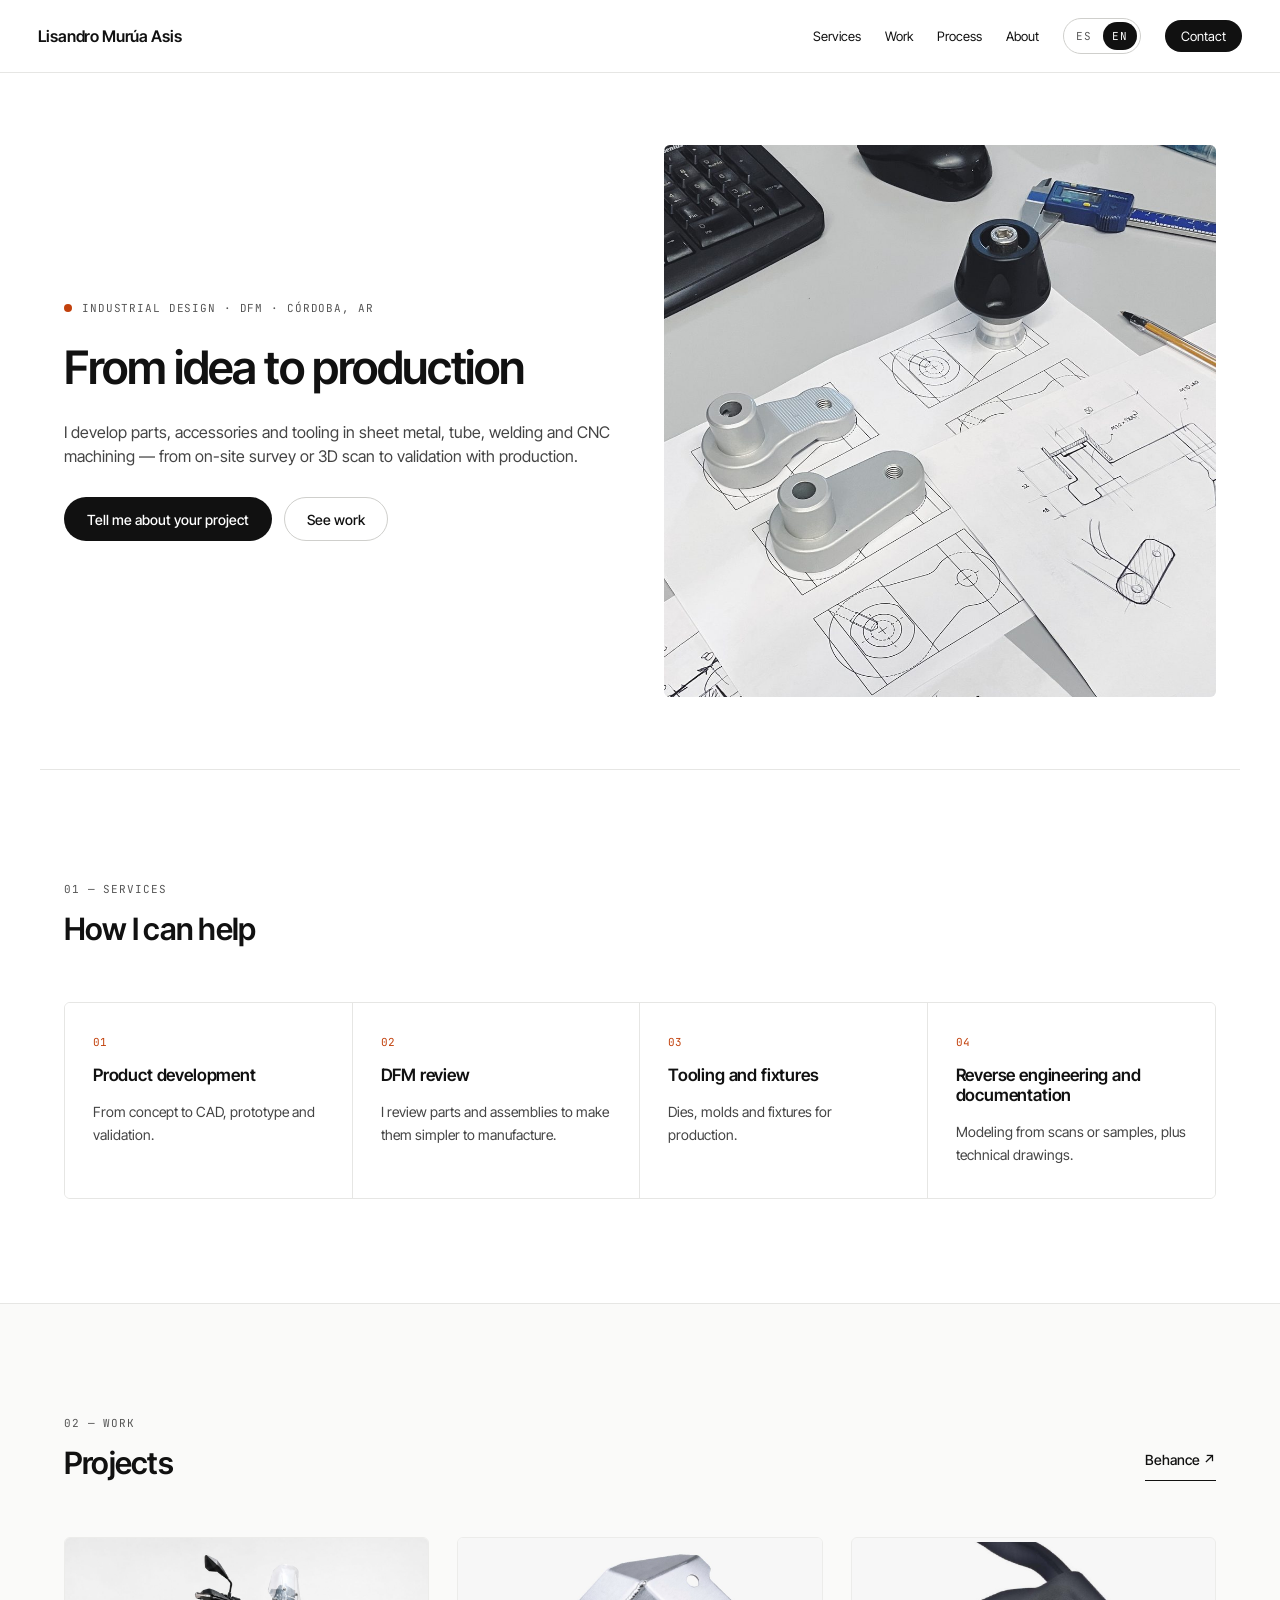
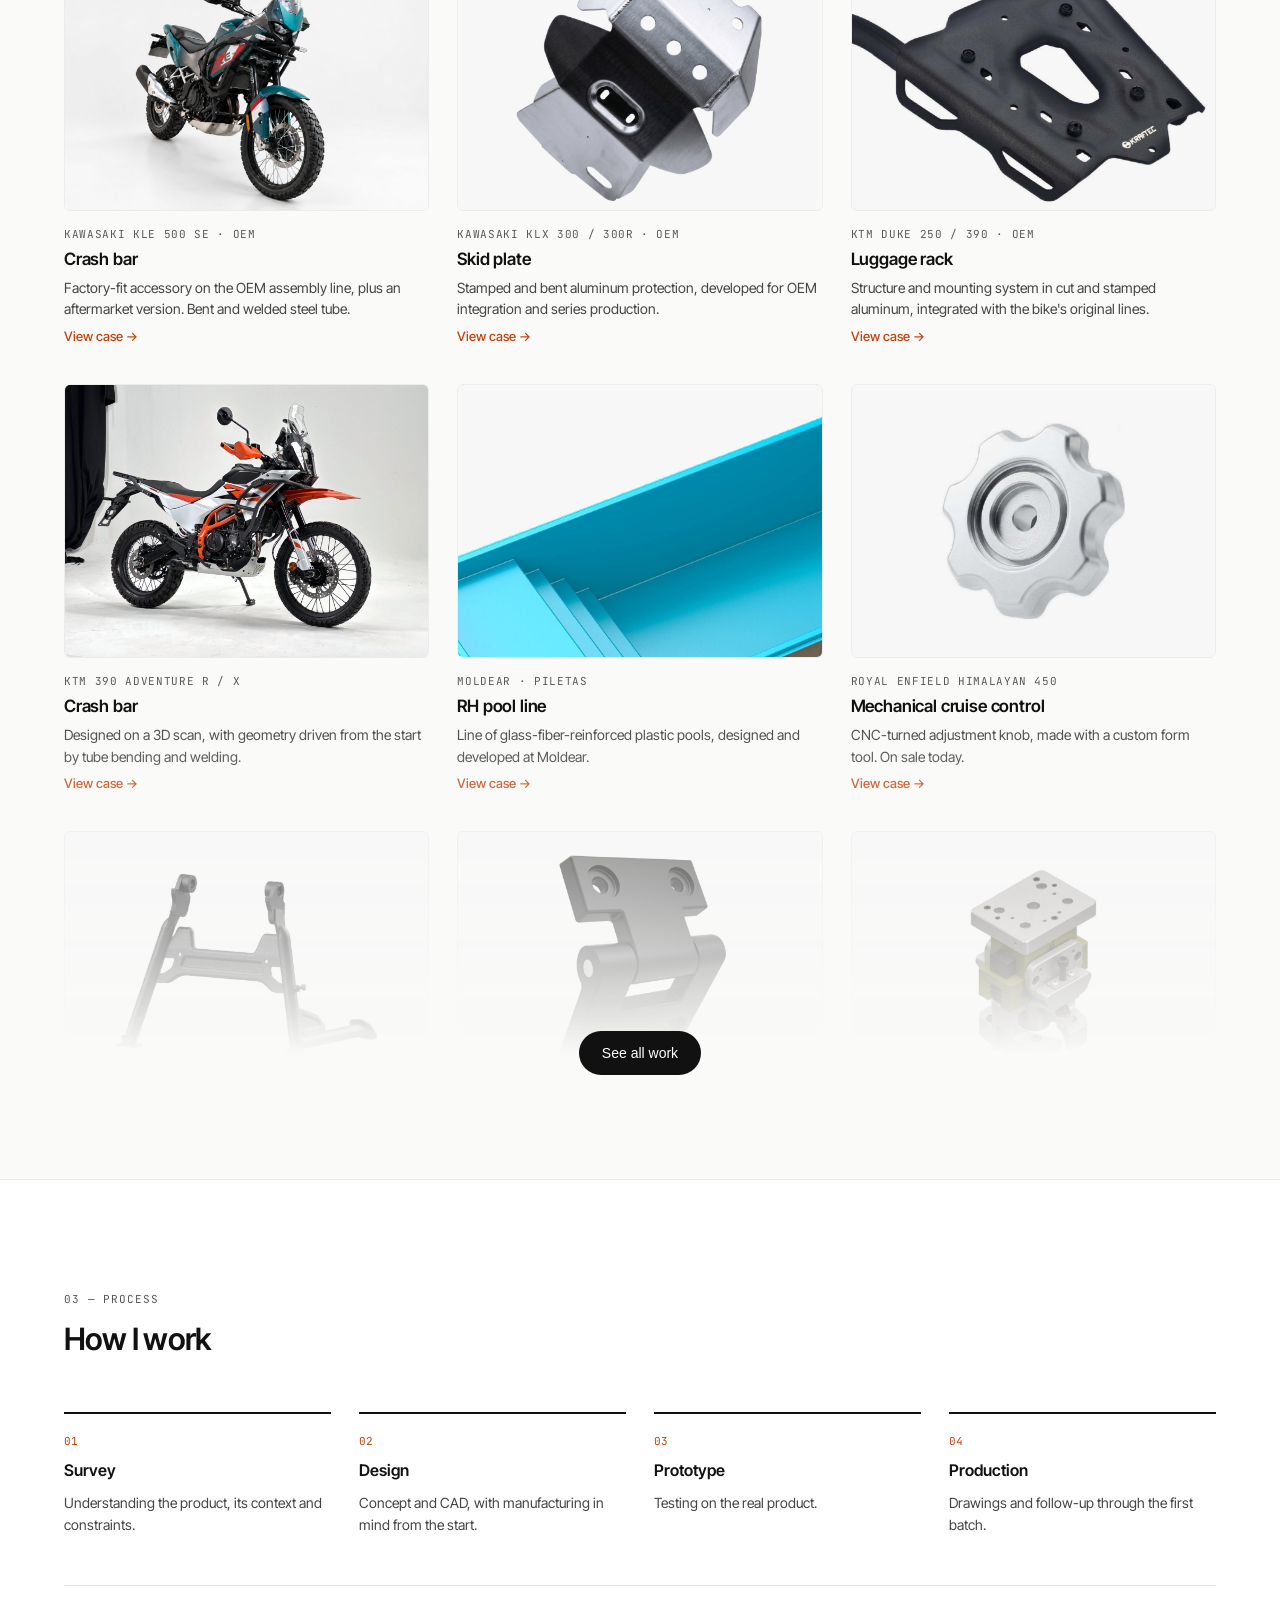
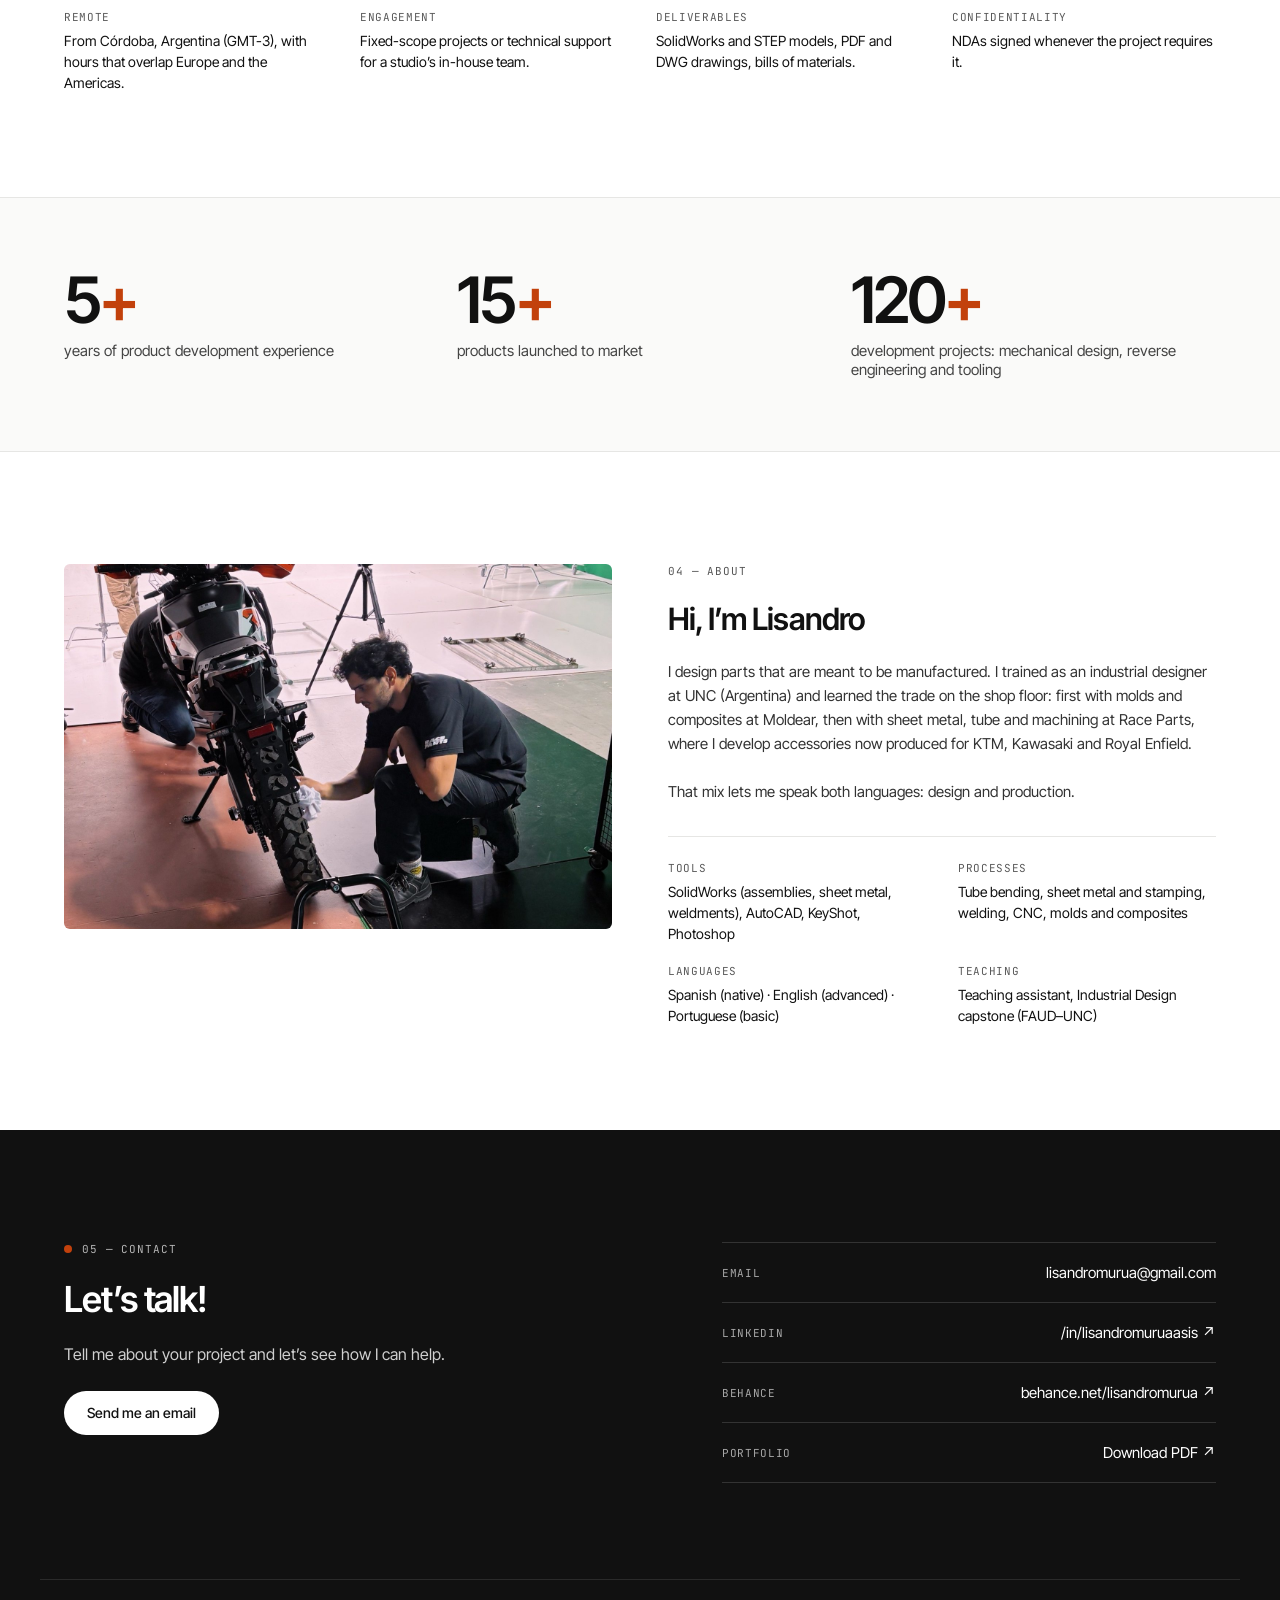
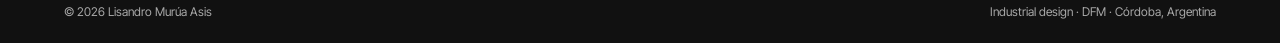
==== index.html @ d58db0c2 "Hero: De la idea a la producción Co-Authored-By: Claude Opus 5.5 <noreply@anthropic.com> Claude-Sess" ====
<!doctype html>
<html lang="es" data-lang="es">
<head>
<meta charset="utf-8">
<meta name="viewport" content="width=device-width, initial-scale=1">
<script>(function(){var l;try{l=localStorage.getItem('lang')}catch(e){}if(l!=='es'&&l!=='en'){l=/^es/i.test(navigator.language||'es')?'es':'en'}document.documentElement.setAttribute('data-lang',l);document.documentElement.setAttribute('lang',l)})();</script>
<title>Lisandro Murúa Asis — Diseño mecánico y DFM</title>
<meta name="description" content="Diseñador industrial especializado en Diseño para Manufactura (DFM): desarrollo de producto mecánico, herramental e ingeniería inversa para fabricación en serie. Córdoba, Argentina.">
<meta property="og:title" content="Lisandro Murúa Asis — Mechanical design & DFM">
<meta property="og:description" content="Industrial designer specialized in Design for Manufacturing: mechanical product development, tooling and reverse engineering for series production.">
<meta property="og:type" content="website">
<meta property="og:image" content="https://lisandromurua.vercel.app/assets/img/skidplate.jpg">
<link rel="icon" href="assets/favicon.svg" type="image/svg+xml">
<link rel="preconnect" href="https://fonts.googleapis.com">
<link rel="preconnect" href="https://fonts.gstatic.com" crossorigin>
<link rel="stylesheet" href="https://fonts.googleapis.com/css2?family=Inter+Tight:wght@400;500;600&amp;family=JetBrains+Mono:wght@400;500&amp;display=swap">
<link rel="stylesheet" href="assets/css/styles.css">
<script defer src="assets/js/main.js"></script>
<script data-goatcounter="https://lisandromuruaweb.goatcounter.com/count" async src="//gc.zgo.at/count.js"></script>
</head>
<body
  data-title-es="Lisandro Murúa Asis — Diseño mecánico y DFM"
  data-title-en="Lisandro Murúa Asis — Mechanical design & DFM"
  data-desc-es="Diseñador industrial especializado en Diseño para Manufactura (DFM): desarrollo de producto mecánico, herramental e ingeniería inversa para fabricación en serie. Córdoba, Argentina."
  data-desc-en="Industrial designer specialized in Design for Manufacturing (DFM): mechanical product development, tooling and reverse engineering for series production. Córdoba, Argentina.">

<header class="site-header">
  <nav class="nav wrap">
    <a class="brand" href="#inicio">Lisandro Murúa Asis</a>
    <div class="nav-links">
      <a href="#servicios"><span data-l="es">Servicios</span><span data-l="en">Services</span></a>
      <a href="#proyectos"><span data-l="es">Proyectos</span><span data-l="en">Work</span></a>
      <a href="#proceso"><span data-l="es">Proceso</span><span data-l="en">Process</span></a>
      <a href="#sobre-mi"><span data-l="es">Sobre mí</span><span data-l="en">About</span></a>
      <div class="lang" role="group" aria-label="Idioma / Language">
        <button type="button" data-set-lang="es" aria-pressed="true">ES</button>
        <button type="button" data-set-lang="en" aria-pressed="false">EN</button>
      </div>
      <a class="nav-cta" href="#contacto"><span data-l="es">Contacto</span><span data-l="en">Contact</span></a>
    </div>
  </nav>
</header>

<main>
<section id="inicio" class="hero wrap">
  <div class="hero__text">
    <p class="eyebrow"><span class="dot"></span><span data-l="es">Diseño industrial · DFM · Córdoba, AR</span><span data-l="en">Industrial design · DFM · Córdoba, AR</span></p>
    <h1 class="h1">
      <span data-l="es">De la idea a la producción</span>
      <span data-l="en">From idea to production</span>
    </h1>
    <p class="lead" data-l="es">Desarrollo piezas, accesorios y herramental en chapa, tubo, soldadura y mecanizado CNC — desde el relevamiento o escaneo 3D hasta la validación con producción.</p>
    <p class="lead" data-l="en">I develop parts, accessories and tooling in sheet metal, tube, welding and CNC machining — from on-site survey or 3D scan to validation with production.</p>
    <div class="btns">
      <a class="btn btn--dark" href="#contacto"><span data-l="es">Contame tu proyecto</span><span data-l="en">Tell me about your project</span></a>
      <a class="btn btn--ghost" href="#proyectos"><span data-l="es">Ver proyectos</span><span data-l="en">See work</span></a>
    </div>
  </div>
  <div class="hero__media">
    <img src="assets/img/portada.jpg" alt="Piezas mecanizadas sobre planos y bocetos en el escritorio, con calibre y lápiz" width="1051" height="1400">
  </div>
</section>

<section id="servicios" class="section wrap section--line">
  <div class="section-head">
    <div class="section-head__title">
      <p class="eyebrow"><span data-l="es">01 — Servicios</span><span data-l="en">01 — Services</span></p>
      <h2 class="h2"><span data-l="es">En qué puedo ayudarte</span><span data-l="en">How I can help</span></h2>
    </div>
  </div>
  <div class="services">
    <article class="service">
      <span class="num">01</span>
      <h3 class="h3"><span data-l="es">Desarrollo de producto</span><span data-l="en">Product development</span></h3>
      <p data-l="es">Del concepto al CAD, el prototipo y la validación.</p>
      <p data-l="en">From concept to CAD, prototype and validation.</p>
    </article>
    <article class="service">
      <span class="num">02</span>
      <h3 class="h3"><span data-l="es">Revisión DFM</span><span data-l="en">DFM review</span></h3>
      <p data-l="es">Reviso piezas y ensambles para simplificar su fabricación.</p>
      <p data-l="en">I review parts and assemblies to make them simpler to manufacture.</p>
    </article>
    <article class="service">
      <span class="num">03</span>
      <h3 class="h3"><span data-l="es">Herramental y dispositivos</span><span data-l="en">Tooling and fixtures</span></h3>
      <p data-l="es">Matrices, moldes y dispositivos para producción.</p>
      <p data-l="en">Dies, molds and fixtures for production.</p>
    </article>
    <article class="service">
      <span class="num">04</span>
      <h3 class="h3"><span data-l="es">Ingeniería inversa y documentación</span><span data-l="en">Reverse engineering and documentation</span></h3>
      <p data-l="es">Modelado a partir de escaneos o muestras, y planos técnicos.</p>
      <p data-l="en">Modeling from scans or samples, plus technical drawings.</p>
    </article>
  </div>
</section>

<section id="proyectos" class="section--soft">
  <div class="section wrap">
    <div class="section-head">
      <div class="section-head__title">
        <p class="eyebrow"><span data-l="es">02 — Proyectos</span><span data-l="en">02 — Work</span></p>
        <h2 class="h2"><span data-l="es">Proyectos</span><span data-l="en">Projects</span></h2>
      </div>
      <a class="link-underline" href="https://www.behance.net/lisandromurua" target="_blank" rel="noopener">Behance ↗</a>
    </div>
    <div class="projects-wrap" data-clamp-rows="3">
      <div class="projects" id="projects-list">
      <a class="project" href="proyectos/defensa-kle.html">
        <div class="project__img"><img class="cover" src="assets/img/defensa-kle/principal.jpg" alt="Kawasaki KLE 500 SE con la defensa lateral" loading="lazy"></div>
        <div class="project__body">
          <span class="label">Kawasaki KLE 500 SE · OEM</span>
          <h3 class="h3"><span data-l="es">Defensa lateral</span><span data-l="en">Crash bar</span></h3>
          <p data-l="es">Accesorio de fábrica en la línea de ensamblaje OEM, con versión aftermarket. Tubo de acero curvado y soldado.</p>
          <p data-l="en">Factory-fit accessory on the OEM assembly line, plus an aftermarket version. Bent and welded steel tube.</p>
          <span class="project__more"><span data-l="es">Ver caso →</span><span data-l="en">View case →</span></span>
        </div>
      </a>
      <a class="project" href="proyectos/cubrecarter.html">
        <div class="project__img"><img class="cover" src="assets/img/cubrecarter/principal.jpg" alt="Cubrecárter de aluminio plegado y estampado" loading="lazy"></div>
        <div class="project__body">
          <span class="label">Kawasaki KLX 300 / 300R · OEM</span>
          <h3 class="h3"><span data-l="es">Cubrecárter</span><span data-l="en">Skid plate</span></h3>
          <p data-l="es">Protección en aluminio estampado y plegado, desarrollada para integración OEM y producida en serie.</p>
          <p data-l="en">Stamped and bent aluminum protection, developed for OEM integration and series production.</p>
          <span class="project__more"><span data-l="es">Ver caso →</span><span data-l="en">View case →</span></span>
        </div>
      </a>
      <a class="project" href="proyectos/portaequipaje.html">
        <div class="project__img"><img src="assets/img/luggage.jpg" alt="Portaequipaje trasero negro" loading="lazy"></div>
        <div class="project__body">
          <span class="label">KTM Duke 250 / 390 · OEM</span>
          <h3 class="h3"><span data-l="es">Portaequipaje</span><span data-l="en">Luggage rack</span></h3>
          <p data-l="es">Estructura y sistema de montaje en aluminio cortado y estampado, integrado a la línea original de la moto.</p>
          <p data-l="en">Structure and mounting system in cut and stamped aluminum, integrated with the bike's original lines.</p>
          <span class="project__more"><span data-l="es">Ver caso →</span><span data-l="en">View case →</span></span>
        </div>
      </a>
      <a class="project" href="proyectos/defensa-390.html">
        <div class="project__img"><img class="cover" src="assets/img/defensa-390/principal.jpg" alt="KTM 390 Adventure con la defensa lateral" loading="lazy"></div>
        <div class="project__body">
          <span class="label">KTM 390 Adventure R / X</span>
          <h3 class="h3"><span data-l="es">Defensa lateral</span><span data-l="en">Crash bar</span></h3>
          <p data-l="es">Diseñada sobre escaneo 3D, con la geometría condicionada desde el inicio por el curvado y la soldadura.</p>
          <p data-l="en">Designed on a 3D scan, with geometry driven from the start by tube bending and welding.</p>
          <span class="project__more"><span data-l="es">Ver caso →</span><span data-l="en">View case →</span></span>
        </div>
      </a>
      <a class="project" href="proyectos/piletas.html">
        <div class="project__img"><img class="cover" src="assets/img/piletas/principal.jpg" alt="Render de la pileta RH" loading="lazy"></div>
        <div class="project__body">
          <span class="label">Moldear · Piletas</span>
          <h3 class="h3"><span data-l="es">Línea de piletas RH</span><span data-l="en">RH pool line</span></h3>
          <p data-l="es">Línea de piletas de plástico reforzado con fibra de vidrio, diseñada y desarrollada en Moldear.</p>
          <p data-l="en">Line of glass-fiber-reinforced plastic pools, designed and developed at Moldear.</p>
          <span class="project__more"><span data-l="es">Ver caso →</span><span data-l="en">View case →</span></span>
        </div>
      </a>
      <a class="project" href="proyectos/control-crucero.html">
        <div class="project__img"><img src="assets/img/cruise.jpg" alt="Perilla mecanizada del control crucero" loading="lazy"></div>
        <div class="project__body">
          <span class="label">Royal Enfield Himalayan 450</span>
          <h3 class="h3"><span data-l="es">Control crucero mecánico</span><span data-l="en">Mechanical cruise control</span></h3>
          <p data-l="es">Perilla de regulación torneada por CNC, con una herramienta de forma propia. Hoy a la venta.</p>
          <p data-l="en">CNC-turned adjustment knob, made with a custom form tool. On sale today.</p>
          <span class="project__more"><span data-l="es">Ver caso →</span><span data-l="en">View case →</span></span>
        </div>
      </a>
      <a class="project" href="proyectos/caballete.html">
        <div class="project__img"><img src="assets/img/centerstand.jpg" alt="Caballete central negro" loading="lazy"></div>
        <div class="project__body">
          <span class="label">Kawasaki Versys 300</span>
          <h3 class="h3"><span data-l="es">Caballete central</span><span data-l="en">Center stand</span></h3>
          <p data-l="es">Rediseño que reemplaza el travesaño tubular por una pieza de acero estampado, más fácil de fabricar.</p>
          <p data-l="en">Redesign replacing the tubular cross member with a stamped steel part that is easier to manufacture.</p>
          <span class="project__more"><span data-l="es">Ver caso →</span><span data-l="en">View case →</span></span>
        </div>
      </a>
      <a class="project" href="proyectos/bisagra.html">
        <div class="project__img"><img class="cover" src="assets/img/bisagra/principal.jpg" alt="Render de la bisagra para casillas" loading="lazy"></div>
        <div class="project__body">
          <span class="label">Moldear · Casillas</span>
          <h3 class="h3"><span data-l="es">Bisagra de poliamida</span><span data-l="en">Polyamide hinge</span></h3>
          <p data-l="es">Bisagra inyectada en poliamida con fibra de vidrio, compatible con los cinco modelos de casillas.</p>
          <p data-l="en">Injection molded glass-fiber polyamide hinge that fits all five housing models.</p>
          <span class="project__more"><span data-l="es">Ver caso →</span><span data-l="en">View case →</span></span>
        </div>
      </a>
      <a class="project" href="proyectos/cubebox.html">
        <div class="project__img"><img src="assets/img/tooling.jpg" alt="Dispositivo de sujeción para celda automatizada" loading="lazy"></div>
        <div class="project__body">
          <span class="label">CubeBOX · Tezmaksan</span>
          <h3 class="h3"><span data-l="es">Manufactura automatizada</span><span data-l="en">Automated manufacturing</span></h3>
          <p data-l="es">Dispositivos y herramental para una celda de mecanizado automatizada, pensados para cambios rápidos y repetibilidad.</p>
          <p data-l="en">Fixtures and tooling for an automated machining cell, built for quick changeovers and repeatability.</p>
          <span class="project__more"><span data-l="es">Ver caso →</span><span data-l="en">View case →</span></span>
        </div>
      </a>
      <a class="project" href="proyectos/refuerzos.html">
        <div class="project__img"><img class="cover" src="assets/img/refuerzos/principal.jpg" alt="Escalera laminada con escuadras y refuerzos" loading="lazy"></div>
        <div class="project__body">
          <span class="label">Moldear · Piletas</span>
          <h3 class="h3"><span data-l="es">Escuadras y refuerzos</span><span data-l="en">Brackets and reinforcements</span></h3>
          <p data-l="es">Escuadras de resina colada y refuerzos termoformados que dan estructura a la pileta.</p>
          <p data-l="en">Cast resin brackets and thermoformed reinforcements that add structure to the pool.</p>
          <span class="project__more"><span data-l="es">Ver caso →</span><span data-l="en">View case →</span></span>
        </div>
      </a>
      <a class="project" href="proyectos/losetas.html">
        <div class="project__img"><img class="cover" src="assets/img/losetas/principal.jpg" alt="Loseta atérmica monocapa" loading="lazy"></div>
        <div class="project__body">
          <span class="label">Moldear · Losetas</span>
          <h3 class="h3"><span data-l="es">Losetas atérmicas monocapa</span><span data-l="en">Single-layer cool-touch pavers</span></h3>
          <p data-l="es">Ensayos de receta y poros, y moldes inyectados para una línea de losetas atérmicas.</p>
          <p data-l="en">Recipe and pore testing, plus injection-molded molds for a cool-touch paver line.</p>
          <span class="project__more"><span data-l="es">Ver caso →</span><span data-l="en">View case →</span></span>
        </div>
      </a>
      </div>
      <div class="projects-more">
        <button type="button" class="btn btn--dark" aria-controls="projects-list" aria-expanded="false"><span data-l="es">Ver todos los proyectos</span><span data-l="en">See all work</span></button>
      </div>
    </div>
  </div>
</section>

<section id="proceso" class="section wrap">
  <div class="section-head__title" style="max-width: 680px">
    <p class="eyebrow"><span data-l="es">03 — Proceso</span><span data-l="en">03 — Process</span></p>
    <h2 class="h2">
      <span data-l="es">Cómo trabajo</span>
      <span data-l="en">How I work</span>
    </h2>
  </div>
  <ol class="steps">
    <li>
      <span class="num">01</span>
      <h3><span data-l="es">Relevamiento</span><span data-l="en">Survey</span></h3>
      <p data-l="es">Entender el producto, el contexto y las restricciones.</p>
      <p data-l="en">Understanding the product, its context and constraints.</p>
    </li>
    <li>
      <span class="num">02</span>
      <h3><span data-l="es">Diseño</span><span data-l="en">Design</span></h3>
      <p data-l="es">Concepto y CAD, con la fabricación en mente desde el inicio.</p>
      <p data-l="en">Concept and CAD, with manufacturing in mind from the start.</p>
    </li>
    <li>
      <span class="num">03</span>
      <h3><span data-l="es">Prototipo</span><span data-l="en">Prototype</span></h3>
      <p data-l="es">Pruebas sobre el producto real.</p>
      <p data-l="en">Testing on the real product.</p>
    </li>
    <li>
      <span class="num">04</span>
      <h3><span data-l="es">Producción</span><span data-l="en">Production</span></h3>
      <p data-l="es">Planos y seguimiento hasta el primer lote.</p>
      <p data-l="en">Drawings and follow-up through the first batch.</p>
    </li>
  </ol>
  <div class="working" id="como-trabajamos">
    <dl class="facts">
      <div><dt class="label"><span data-l="es">Remoto</span><span data-l="en">Remote</span></dt><dd><span data-l="es">Desde Córdoba (GMT-3), con horario compatible con Europa y América.</span><span data-l="en">From Córdoba, Argentina (GMT-3), with hours that overlap Europe and the Americas.</span></dd></div>
      <div><dt class="label"><span data-l="es">Formatos</span><span data-l="en">Engagement</span></dt><dd><span data-l="es">Proyecto cerrado o refuerzo técnico para el equipo de un estudio.</span><span data-l="en">Fixed-scope projects or technical support for a studio’s in-house team.</span></dd></div>
      <div><dt class="label"><span data-l="es">Entregables</span><span data-l="en">Deliverables</span></dt><dd><span data-l="es">Modelos SolidWorks y STEP, planos en PDF y DWG, listas de materiales.</span><span data-l="en">SolidWorks and STEP models, PDF and DWG drawings, bills of materials.</span></dd></div>
      <div><dt class="label"><span data-l="es">Confidencialidad</span><span data-l="en">Confidentiality</span></dt><dd><span data-l="es">Firmo acuerdos de confidencialidad (NDA) cuando el proyecto lo requiere.</span><span data-l="en">NDAs signed whenever the project requires it.</span></dd></div>
    </dl>
  </div>
</section>

<section class="section--soft" aria-label="Cifras">
  <div class="stats wrap">
    <div class="stat">
      <span class="stat__n">5<span>+</span></span>
      <span class="stat__t"><span data-l="es">años de experiencia en desarrollo de producto</span><span data-l="en">years of product development experience</span></span>
    </div>
    <div class="stat">
      <span class="stat__n">15<span>+</span></span>
      <span class="stat__t"><span data-l="es">productos lanzados al mercado</span><span data-l="en">products launched to market</span></span>
    </div>
    <div class="stat">
      <span class="stat__n">120<span>+</span></span>
      <span class="stat__t"><span data-l="es">proyectos de desarrollo: diseño mecánico, ingeniería inversa y herramental</span><span data-l="en">development projects: mechanical design, reverse engineering and tooling</span></span>
    </div>
  </div>
</section>

<section id="sobre-mi">
  <div class="about wrap">
    <figure class="about__media" style="margin: 0">
      <img src="assets/img/about.jpg" alt="Lisandro preparando una moto para una sesión de fotos de producto" width="1500" height="1000" loading="lazy">
    </figure>
    <div class="about__text">
      <p class="eyebrow"><span data-l="es">04 — Sobre mí</span><span data-l="en">04 — About</span></p>
      <h2 class="h2"><span data-l="es">Hola, soy Lisandro</span><span data-l="en">Hi, I&#8217;m Lisandro</span></h2>
      <p class="body" data-l="es">Diseño piezas pensadas para fabricarse. Me formé como diseñador industrial en la UNC y aprendí el oficio en planta: primero con moldes y composites en Moldear, después con chapa, tubo y mecanizado en Race Parts, donde desarrollo accesorios que hoy se fabrican para KTM, Kawasaki y Royal Enfield.</p>
      <p class="body" data-l="en">I design parts that are meant to be manufactured. I trained as an industrial designer at UNC (Argentina) and learned the trade on the shop floor: first with molds and composites at Moldear, then with sheet metal, tube and machining at Race Parts, where I develop accessories now produced for KTM, Kawasaki and Royal Enfield.</p>
      <p class="body" data-l="es">Esa mezcla me permite hablar los dos idiomas: el del diseño y el de la producción.</p>
      <p class="body" data-l="en">That mix lets me speak both languages: design and production.</p>
      <dl class="facts">
        <div><dt class="label"><span data-l="es">Herramientas</span><span data-l="en">Tools</span></dt><dd><span data-l="es">SolidWorks (ensambles, chapa, soldaduras), AutoCAD, KeyShot, Photoshop</span><span data-l="en">SolidWorks (assemblies, sheet metal, weldments), AutoCAD, KeyShot, Photoshop</span></dd></div>
        <div><dt class="label"><span data-l="es">Procesos</span><span data-l="en">Processes</span></dt><dd><span data-l="es">Curvado de tubo, chapa y estampado, soldadura, CNC, moldes y composites</span><span data-l="en">Tube bending, sheet metal and stamping, welding, CNC, molds and composites</span></dd></div>
        <div><dt class="label"><span data-l="es">Idiomas</span><span data-l="en">Languages</span></dt><dd><span data-l="es">Español (nativo) · Inglés (avanzado) · Portugués (básico)</span><span data-l="en">Spanish (native) · English (advanced) · Portuguese (basic)</span></dd></div>
        <div><dt class="label"><span data-l="es">Docencia</span><span data-l="en">Teaching</span></dt><dd><span data-l="es">Profesor asistente de Trabajo Final, Diseño Industrial (FAUD–UNC)</span><span data-l="en">Teaching assistant, Industrial Design capstone (FAUD–UNC)</span></dd></div>
      </dl>
    </div>
  </div>
</section>
</main>

<footer id="contacto" class="contact">
  <div class="contact__grid wrap">
    <div class="contact__text">
      <p class="eyebrow"><span class="dot"></span><span data-l="es">05 — Contacto</span><span data-l="en">05 — Contact</span></p>
      <h2 class="h1 h1--page"><span data-l="es">¡Hablemos!</span><span data-l="en">Let’s talk!</span></h2>
      <p class="lead" data-l="es">Contame tu proyecto y vemos cómo puedo sumar.</p>
      <p class="lead" data-l="en">Tell me about your project and let’s see how I can help.</p>
      <div class="btns">
        <a class="btn btn--light" href="mailto:lisandromurua@gmail.com"><span data-l="es">Escribime un mail</span><span data-l="en">Send me an email</span></a>
      </div>
    </div>
    <ul class="contact__list">
      <li><a href="mailto:lisandromurua@gmail.com"><span class="label">Email</span><span>lisandromurua@gmail.com</span></a></li>
      <li><a href="https://www.linkedin.com/in/lisandromuruaasis/" target="_blank" rel="noopener"><span class="label">LinkedIn</span><span>/in/lisandromuruaasis ↗</span></a></li>
      <li><a href="https://www.behance.net/lisandromurua" target="_blank" rel="noopener"><span class="label">Behance</span><span>behance.net/lisandromurua ↗</span></a></li>
      <li><a href="https://drive.google.com/file/d/1F3yi-hbfpCVI2KO7lImVLQE9ET7yXpvT/view?usp=sharing" target="_blank" rel="noopener"><span class="label">Portfolio</span><span><span data-l="es">Descargar PDF ↗</span><span data-l="en">Download PDF ↗</span></span></a></li>
    </ul>
  </div>
  <div class="footer wrap">
    <span>© <span id="year">2026</span> Lisandro Murúa Asis<span id="visit-count" hidden> · <strong>0</strong> <span data-l="es">visitas</span><span data-l="en">visits</span></span></span>
    <span><span data-l="es">Diseño industrial · DFM · Córdoba, Argentina</span><span data-l="en">Industrial design · DFM · Córdoba, Argentina</span></span>
  </div>
</footer>

</body>
</html>
---- assets/css/styles.css ----
/* ---------- Base ---------- */
:root {
  --ink: #111111;
  --ink-2: #444444;
  --ink-3: #333333;
  --muted: #595959;
  --line: #E6E6E4;
  --line-soft: #EEEEEC;
  --soft: #FAFAF9;
  --card: #F7F7F7;
  --accent: #C2410C;
  --sans: 'Inter Tight', system-ui, -apple-system, sans-serif;
  --mono: 'JetBrains Mono', ui-monospace, monospace;
  --radius: 6px;
}

*, *::before, *::after { box-sizing: border-box; }
html { scroll-behavior: smooth; }
body { margin: 0; background: #FFFFFF; color: var(--ink); font-family: var(--sans); -webkit-font-smoothing: antialiased; }
img { max-width: 100%; height: auto; display: block; }
a { color: var(--ink); }
a:hover { color: #555555; }
[hidden] { display: none !important; }
section[id], footer[id] { scroll-margin-top: 72px; }

/* Idiomas: cada texto existe en ES y EN; se muestra el del idioma activo */
html[data-lang="es"] [data-l="en"],
html[data-lang="en"] [data-l="es"] { display: none !important; }

.wrap { max-width: 1200px; margin: 0 auto; padding-left: 24px; padding-right: 24px; }

.eyebrow {
  font-family: var(--mono); font-size: 11px; letter-spacing: 0.08em; text-transform: uppercase;
  color: #555555; display: flex; align-items: center; gap: 10px; margin: 0;
}
.dot { width: 8px; height: 8px; border-radius: 50%; background: var(--accent); display: inline-block; flex: none; }
.label { font-family: var(--mono); font-size: 11px; letter-spacing: 0.06em; text-transform: uppercase; color: var(--muted); }
.num { font-family: var(--mono); font-size: 11px; color: var(--accent); }

h1, h2, h3 { margin: 0; font-weight: 600; }
.h1 { font-size: clamp(32px, 3.6vw, 48px); line-height: 1.06; letter-spacing: -0.03em; }
.h1--page { font-size: clamp(28px, 2.8vw, 36px); }
.h2 { font-size: clamp(24px, 2.4vw, 32px); line-height: 1.12; letter-spacing: -0.025em; }
.h3 { font-size: 17px; letter-spacing: -0.01em; }
.lead { margin: 0; font-size: 16px; line-height: 1.55; color: var(--ink-2); max-width: 560px; }
.body { margin: 0; font-size: 15px; line-height: 1.6; color: var(--ink-3); }

/* ---------- Botones ---------- */
.btns { display: flex; flex-wrap: wrap; gap: 12px; }
.btn {
  display: inline-flex; align-items: center; justify-content: center; min-height: 44px;
  text-decoration: none; padding: 0 22px; border-radius: 999px; font-size: 14px; font-weight: 500;
  border: 1px solid transparent; transition: background .15s, color .15s, border-color .15s;
}
.btn--dark { background: var(--ink); color: #FFFFFF; }
.btn--dark:hover { background: #333333; color: #FFFFFF; }
.btn--ghost { border-color: #CFCFCC; color: var(--ink); }
.btn--ghost:hover { border-color: var(--ink); color: var(--ink); }
.btn--light { background: #FFFFFF; color: var(--ink); }
.btn--light:hover { background: #E9E9E7; color: var(--ink); }
.btn--outline-dark { border-color: #5A5A5A; color: #FFFFFF; }
.btn--outline-dark:hover { border-color: #FFFFFF; color: #FFFFFF; }

/* ---------- Encabezado ---------- */
.site-header { position: sticky; top: 0; z-index: 10; background: rgba(255,255,255,0.94); backdrop-filter: saturate(1.4) blur(8px); border-bottom: 1px solid var(--line); }
.nav { display: flex; flex-wrap: wrap; align-items: center; justify-content: space-between; gap: 8px 32px; padding-top: 16px; padding-bottom: 16px; }
.site-header .wrap { max-width: none; padding-left: clamp(16px, 3vw, 56px); padding-right: clamp(16px, 3vw, 56px); }
.brand { font-weight: 600; font-size: 16px; letter-spacing: -0.01em; text-decoration: none; }
.nav-links { display: flex; flex-wrap: wrap; align-items: center; gap: 0 24px; font-size: 13px; }
.nav-links a { text-decoration: none; padding: 12px 0; }
.nav-links .nav-cta { padding: 8px 16px; background: var(--ink); color: #FFFFFF; border-radius: 999px; }
.nav-links .nav-cta:hover { background: #333333; color: #FFFFFF; }

.lang { display: inline-flex; border: 1px solid #CFCFCC; border-radius: 999px; padding: 3px; gap: 2px; }
.lang button {
  font-family: var(--mono); font-size: 11px; letter-spacing: 0.06em; min-width: 34px; min-height: 28px;
  border: 0; border-radius: 999px; background: transparent; color: var(--muted); cursor: pointer;
}
.lang button[aria-pressed="true"] { background: var(--ink); color: #FFFFFF; }

/* ---------- Home: hero ---------- */
.hero { display: flex; flex-wrap: wrap; align-items: center; gap: 48px; padding-top: 72px; padding-bottom: 72px; }
.hero__text { flex: 1 1 460px; min-width: 0; display: flex; flex-direction: column; gap: 28px; }
.hero__media { flex: 1 1 460px; min-width: 0; background: var(--card); border-radius: var(--radius); overflow: hidden; aspect-ratio: 1 / 1; max-height: 560px; position: relative; }
.hero__media img { width: 100%; height: 100%; object-fit: cover; object-position: 50% 45%; }
.tag { position: absolute; left: 16px; bottom: 16px; font-family: var(--mono); font-size: 11px; letter-spacing: 0.06em; text-transform: uppercase; background: #FFFFFF; color: var(--ink-3); padding: 8px 12px; border-radius: 4px; }

/* ---------- Secciones ---------- */
.section { padding-top: 112px; padding-bottom: 104px; display: flex; flex-direction: column; gap: 56px; }
.section--soft { background: var(--soft); border-top: 1px solid var(--line); border-bottom: 1px solid var(--line); }
.section--line { border-top: 1px solid var(--line); }
.section-head { display: flex; flex-wrap: wrap; gap: 20px 64px; align-items: flex-end; justify-content: space-between; }
.section-head__title { display: flex; flex-direction: column; gap: 16px; flex: 1 1 420px; }
.section > .section-head__title { flex: none; }
.section-head > p { margin: 0; font-size: 15px; line-height: 1.6; color: var(--ink-2); flex: 1 1 360px; max-width: 460px; }
.link-underline { font-size: 14px; font-weight: 500; text-decoration: none; padding: 12px 0; border-bottom: 1px solid var(--ink); }

/* Servicios */
.services { display: grid; grid-template-columns: repeat(4, minmax(0, 1fr)); gap: 0; background: #FFFFFF; border: 1px solid var(--line); border-radius: var(--radius); overflow: hidden; }
.service { background: #FFFFFF; padding: 32px 28px; display: flex; flex-direction: column; gap: 16px; border-left: 1px solid var(--line); border-top: 1px solid var(--line); margin: -1px 0 0 -1px; }
@media (max-width: 1000px) { .services { grid-template-columns: repeat(2, minmax(0, 1fr)); } }
@media (max-width: 600px) { .services { grid-template-columns: minmax(0, 1fr); } }
.service p { margin: 0; font-size: 14px; line-height: 1.6; color: var(--ink-2); }
.service__out { margin-top: auto; padding-top: 12px; border-top: 1px solid var(--line-soft); font-family: var(--mono); font-size: 11px; line-height: 1.8; color: var(--muted); }

/* Proyectos */
.projects { display: grid; grid-template-columns: repeat(auto-fill, minmax(300px, 1fr)); gap: 40px 28px; }
.project { text-decoration: none; color: var(--ink); display: flex; flex-direction: column; gap: 16px; }
.project:hover { color: var(--ink); }
.project__img { background: var(--card); border: 1px solid #ECECEA; border-radius: var(--radius); aspect-ratio: 4 / 3; overflow: hidden; }
.project__img img { width: 100%; height: 100%; object-fit: contain; transition: transform .35s ease; }
.project__img img.cover { object-fit: cover; }
.project:hover .project__img img { transform: scale(1.03); }
.project__body { display: flex; flex-direction: column; gap: 8px; }
.project__body p { margin: 0; font-size: 14px; line-height: 1.55; color: var(--ink-2); }
.project__more { font-size: 13px; font-weight: 500; color: var(--accent); }
/* lista de proyectos recortada a 3 filas con difuminado (lo activa main.js) */
.projects-more { display: none; }
.projects-wrap.is-clamped .projects { overflow: hidden; max-height: var(--clamp-h); -webkit-mask-image: linear-gradient(to bottom, #000 calc(100% - var(--fade-h)), transparent); mask-image: linear-gradient(to bottom, #000 calc(100% - var(--fade-h)), transparent); }
.projects-wrap.is-clamped .projects-more { display: flex; justify-content: center; margin-top: -24px; position: relative; }

/* Proceso */
.steps { list-style: none; margin: 0; padding: 0; display: grid; grid-template-columns: repeat(auto-fit, minmax(230px, 1fr)); gap: 32px 28px; }
.steps li { display: flex; flex-direction: column; gap: 12px; border-top: 2px solid var(--ink); padding-top: 20px; }
.steps h3 { font-size: 16px; }
.working { margin-top: -16px; }
.steps p { margin: 0; font-size: 14px; line-height: 1.6; color: var(--ink-2); }

/* Cifras */
.stats { display: grid; grid-template-columns: repeat(auto-fit, minmax(280px, 1fr)); gap: 40px 28px; padding-top: 72px; padding-bottom: 72px; }
.stat { display: flex; flex-direction: column; gap: 10px; }
.stat__n { font-size: clamp(48px, 5vw, 72px); line-height: 0.95; font-weight: 600; letter-spacing: -0.045em; }
.stat__n span { color: var(--accent); }
.stat__t { font-size: 15px; color: var(--ink-2); }

/* Sobre mí */
.about { display: flex; flex-wrap: wrap; gap: 56px; align-items: flex-start; padding-top: 112px; padding-bottom: 104px; }
.about__media { flex: 1 1 440px; min-width: 0; border-radius: var(--radius); overflow: hidden; background: var(--card); }
.about__media img { width: 100%; aspect-ratio: 3 / 2; object-fit: cover; }
.about__media figcaption { padding: 12px 16px; font-family: var(--mono); font-size: 11px; letter-spacing: 0.04em; color: var(--muted); }
.about__text { flex: 1 1 440px; min-width: 0; display: flex; flex-direction: column; gap: 24px; }
.facts { margin: 8px 0 0; display: grid; grid-template-columns: repeat(auto-fit, minmax(200px, 1fr)); gap: 20px 32px; border-top: 1px solid var(--line); padding-top: 24px; }
.facts div { display: flex; flex-direction: column; gap: 6px; }
.facts dd { margin: 0; font-size: 14px; line-height: 1.5; }

/* Contacto */
.contact { background: var(--ink); color: #FFFFFF; }
.contact a { color: #FFFFFF; }
.contact a.btn--light { color: var(--ink); }
.contact__grid { display: flex; flex-wrap: wrap; gap: 56px 64px; align-items: flex-start; justify-content: space-between; padding-top: 112px; padding-bottom: 96px; }
.contact__text { flex: 1 1 460px; min-width: 0; display: flex; flex-direction: column; gap: 24px; }
.contact .eyebrow { color: #B5B5B5; }
.contact .lead { color: #CFCFCF; }
.contact__list { flex: 1 1 360px; min-width: 0; list-style: none; margin: 0; padding: 0; border-top: 1px solid #333333; }
.contact__list li { border-bottom: 1px solid #333333; }
.contact__list a { display: flex; justify-content: space-between; gap: 16px; padding: 20px 0; text-decoration: none; }
.contact__list a:hover span:last-child { text-decoration: underline; }
.contact__list .label { color: #A8A8A8; padding-top: 3px; }
.contact__list span:last-child { font-size: 15px; text-align: right; overflow-wrap: anywhere; }

.footer { display: flex; flex-wrap: wrap; justify-content: space-between; gap: 8px 24px; padding-top: 24px; padding-bottom: 24px; border-top: 1px solid #2A2A2A; font-size: 12px; color: #A8A8A8; }
.footer strong { color: #FFFFFF; font-weight: 500; }

/* ---------- Página de proyecto ---------- */
.back { display: inline-flex; align-items: center; gap: 8px; min-height: 44px; font-size: 13px; text-decoration: none; color: var(--muted); }
.back:hover { color: var(--ink); }

.case-head { display: flex; flex-direction: column; gap: 28px; padding-top: 40px; padding-bottom: 48px; }
.case-head .lead { max-width: 720px; }
.meta { margin: 8px 0 0; display: grid; grid-template-columns: repeat(auto-fit, minmax(180px, 1fr)); gap: 20px 32px; border-top: 1px solid var(--line); padding-top: 24px; }
.meta div { display: flex; flex-direction: column; gap: 6px; }
.meta dd { margin: 0; font-size: 14px; line-height: 1.5; }

.case-hero { background: var(--card); border-radius: var(--radius); overflow: hidden; }
.case-hero img { width: 100%; max-height: 720px; object-fit: cover; }

.case-section { display: grid; grid-template-columns: repeat(auto-fit, minmax(300px, 1fr)); gap: 32px 56px; padding-top: 96px; }
.case-section__text { display: flex; flex-direction: column; gap: 16px; align-self: start; }
.case-section__text .h2 { font-size: clamp(22px, 2vw, 26px); }
.case-section__media { grid-column: 1 / -1; display: flex; flex-direction: column; gap: 20px; }

.fig { margin: 0; display: flex; flex-direction: column; gap: 10px; }
.fig img { width: 100%; border-radius: var(--radius); background: var(--card); }
.fig figcaption { font-size: 13px; line-height: 1.55; color: var(--muted); max-width: 720px; }
.fig--card img { border: 1px solid #ECECEA; }

.row { display: grid; gap: 16px; }
.row--onsite { grid-template-columns: minmax(0, 1.25fr) minmax(0, 2fr); }
.row--prod { grid-template-columns: minmax(0, 3fr) minmax(0, 1.2fr); }
.row--prod > img { height: 100%; object-fit: cover; border-radius: var(--radius); background: var(--card); }
.row--4 { grid-template-columns: repeat(4, minmax(0, 1fr)); }
.row--3 { grid-template-columns: repeat(3, minmax(0, 1fr)); }
.row--2 { grid-template-columns: repeat(2, minmax(0, 1fr)); }
.row--interface { grid-template-columns: minmax(0, 1fr) minmax(0, 2.5fr); align-items: center; background: var(--card); border: 1px solid #ECECEA; border-radius: var(--radius); padding: 20px; }
.row--interface img { background: transparent; border-radius: 0; }
.row img.tall { aspect-ratio: 4 / 7; object-fit: cover; height: 100%; }
.row--onsite > img { height: 100%; object-fit: cover; border-radius: var(--radius); }

.callout { display: flex; flex-wrap: wrap; align-items: baseline; gap: 8px 20px; border-top: 2px solid var(--ink); padding-top: 20px; }
.callout strong { font-size: clamp(22px, 2.2vw, 30px); font-weight: 600; letter-spacing: -0.03em; }

.callout p { margin: 0; font-size: 14px; color: var(--ink-2); flex: 1 1 260px; }

.next { margin-top: 112px; border-top: 1px solid var(--line); }
.next a { display: flex; flex-wrap: wrap; justify-content: space-between; align-items: center; gap: 16px; padding-top: 48px; padding-bottom: 56px; text-decoration: none; }
.next .h2 { font-size: clamp(22px, 2.4vw, 30px); }
.next a:hover .h2 { text-decoration: underline; text-decoration-thickness: 2px; text-underline-offset: 6px; }

@media (max-width: 720px) {
  .row--onsite, .row--interface, .row--prod { grid-template-columns: minmax(0, 1fr); }
  .row--prod > img { max-height: 520px; object-fit: contain; }
  .row--4 { grid-template-columns: repeat(2, minmax(0, 1fr)); }
  .row--3 { grid-template-columns: repeat(3, minmax(0, 1fr)); gap: 8px; }
  .row--2 { grid-template-columns: minmax(0, 1fr); }
  .case-section { padding-top: 72px; }
  .section, .about { padding-top: 80px; padding-bottom: 80px; }
  .contact__grid { padding-top: 80px; }
}

/* ---------- Caso v2: imagen protagonista (estilo RAAK / n-others) ---------- */
.cs-hero { margin: 8px 0 0; }
.cs-hero img { width: 100%; height: auto; }

.cs-intro { display: grid; grid-template-columns: repeat(auto-fit, minmax(320px, 1fr)); gap: 32px 64px; padding-top: 56px; padding-bottom: 24px; border-bottom: 1px solid var(--line); }
.cs-intro__text { display: flex; flex-direction: column; gap: 24px; }
.cs-intro .meta { margin: 0; border-top: 0; padding-top: 0; grid-template-columns: repeat(2, minmax(0, 1fr)); align-content: start; }

.cs-block { padding-top: 88px; display: flex; flex-direction: column; gap: 24px; }
.cs-block__head { display: grid; grid-template-columns: repeat(auto-fit, minmax(300px, 1fr)); gap: 16px 64px; align-items: start; }
.cs-block__title { display: flex; flex-direction: column; gap: 12px; }
.cs-block__title .h2 { font-size: clamp(22px, 2vw, 26px); }
.cs-block__head .body { max-width: 560px; }

.g { display: grid; gap: 12px; align-items: start; }
.tile { margin: 0; display: flex; flex-direction: column; gap: 10px; }
.tile img, .tile video { width: 100%; height: auto; display: block; border-radius: 4px; }
.tile--white img, .tile--white video { background: #FFFFFF; }
.tile--frame img, .tile--frame video { border: 1px solid var(--line-soft); }
.tile figcaption { font-family: var(--mono); font-size: 11px; letter-spacing: 0.02em; line-height: 1.5; color: var(--muted); }
.tile--narrow { max-width: 960px; margin-inline: auto; width: 100%; }

.cs-close { margin: 104px 0 0; }
.cs-close img { width: 100%; height: auto; border-radius: 4px; }
.cs-close figcaption { margin-top: 10px; font-family: var(--mono); font-size: 11px; color: var(--muted); }

@media (max-width: 720px) {
  .g { grid-template-columns: minmax(0, 1fr) !important; }
  .cs-block { padding-top: 72px; }
  .cs-close { margin-top: 72px; }
  .cs-intro .meta { grid-template-columns: minmax(0, 1fr); }
}
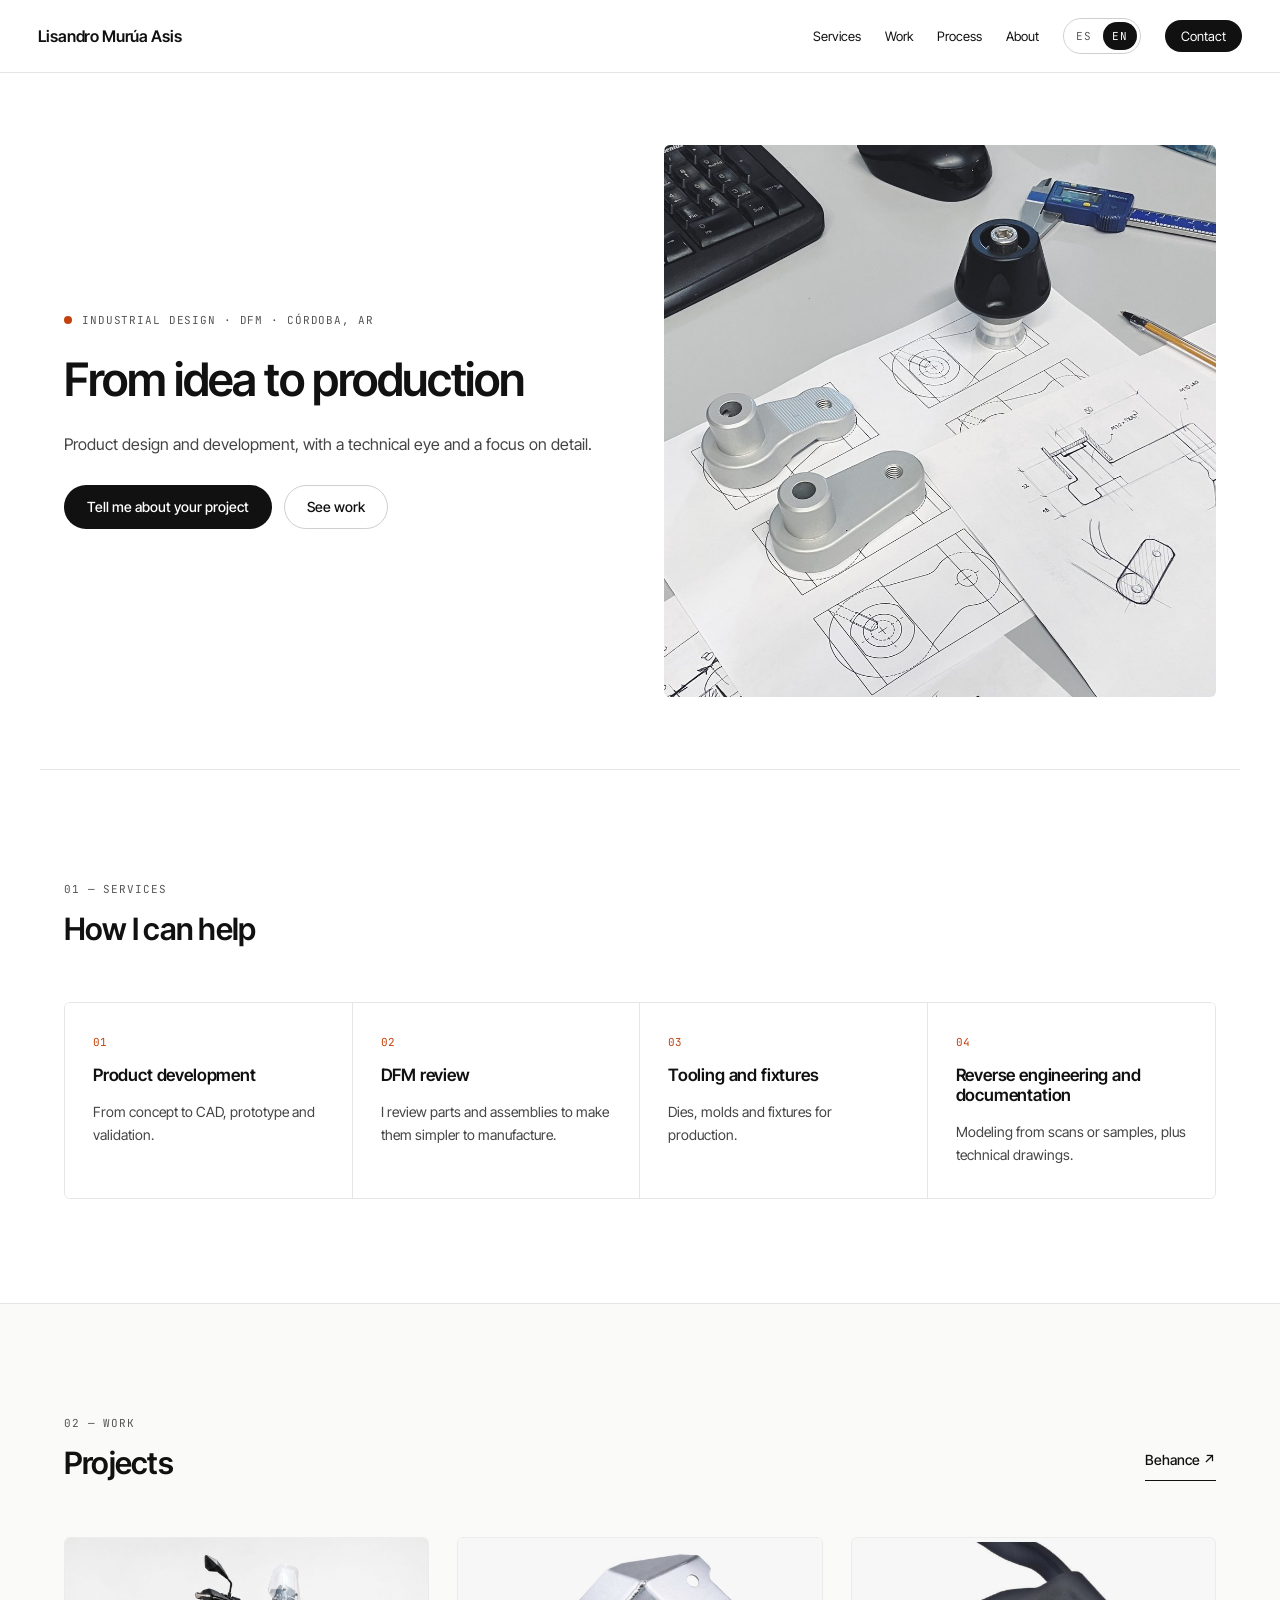
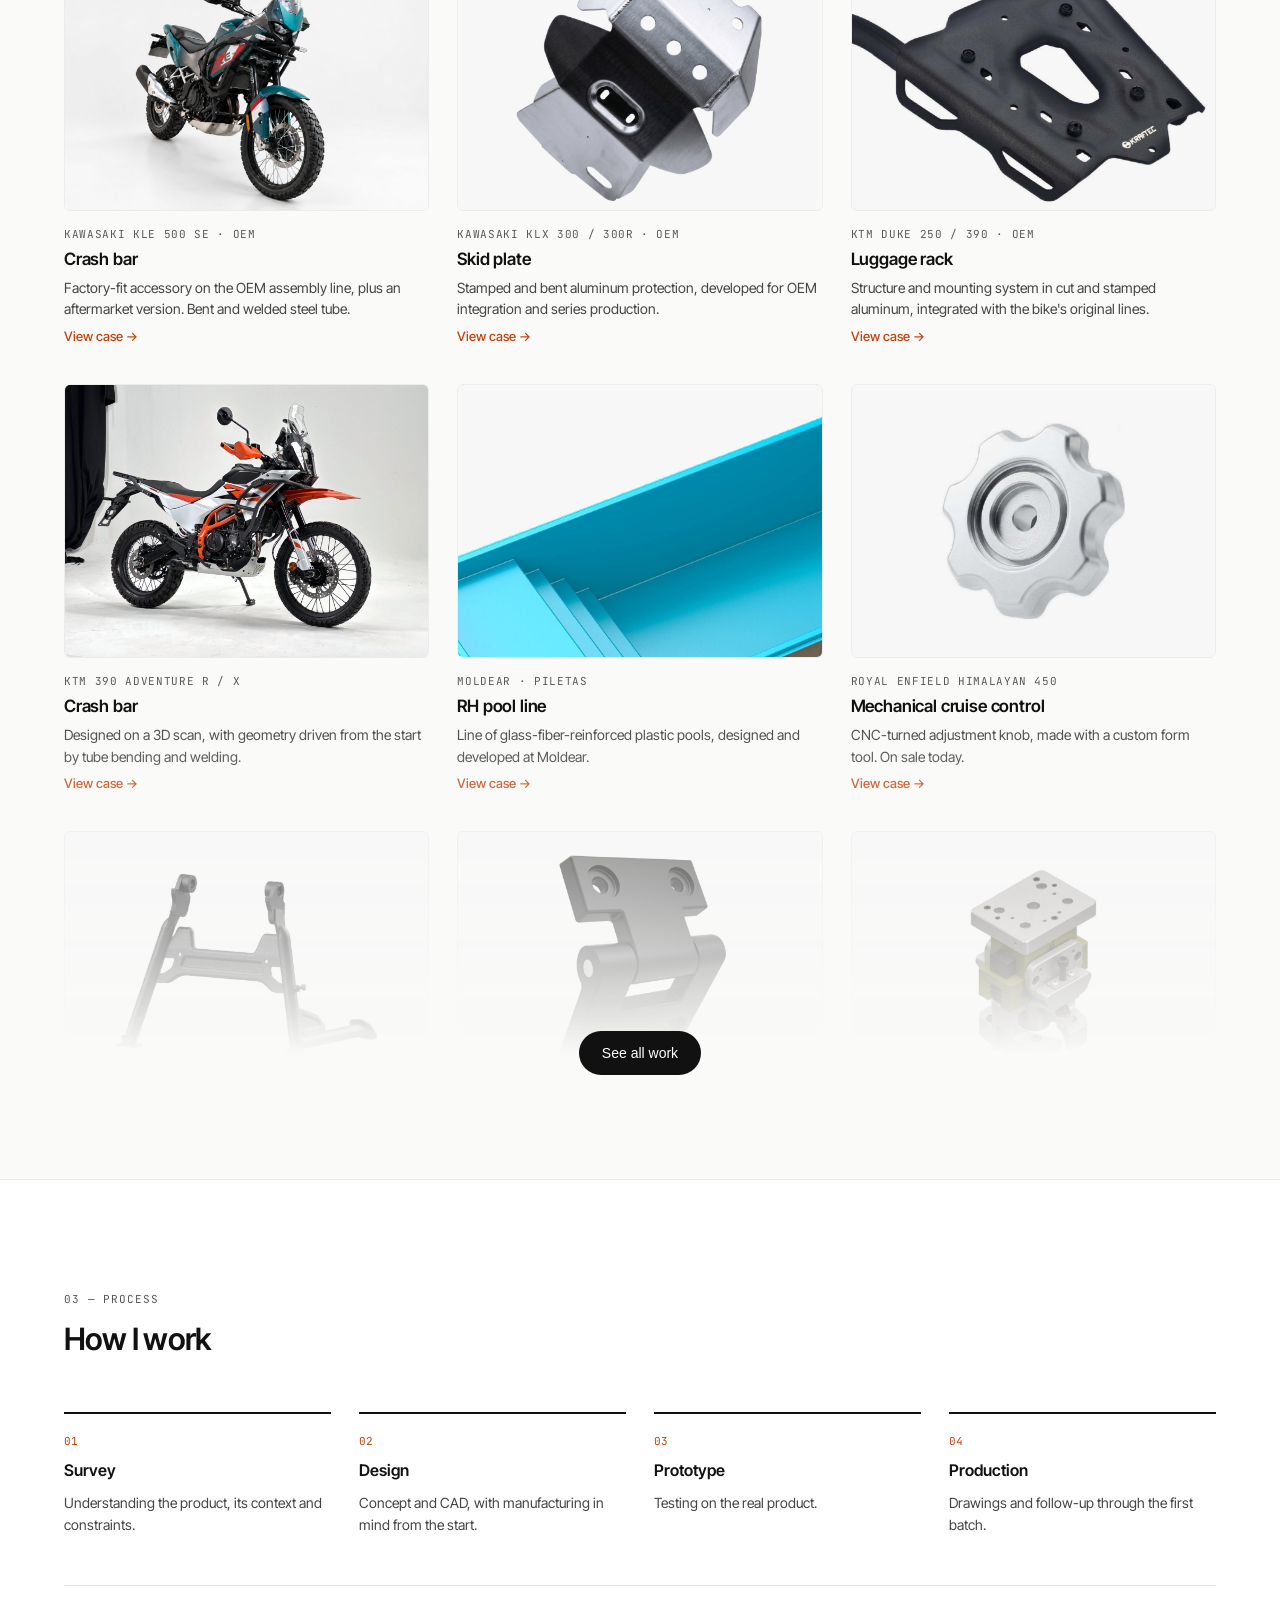
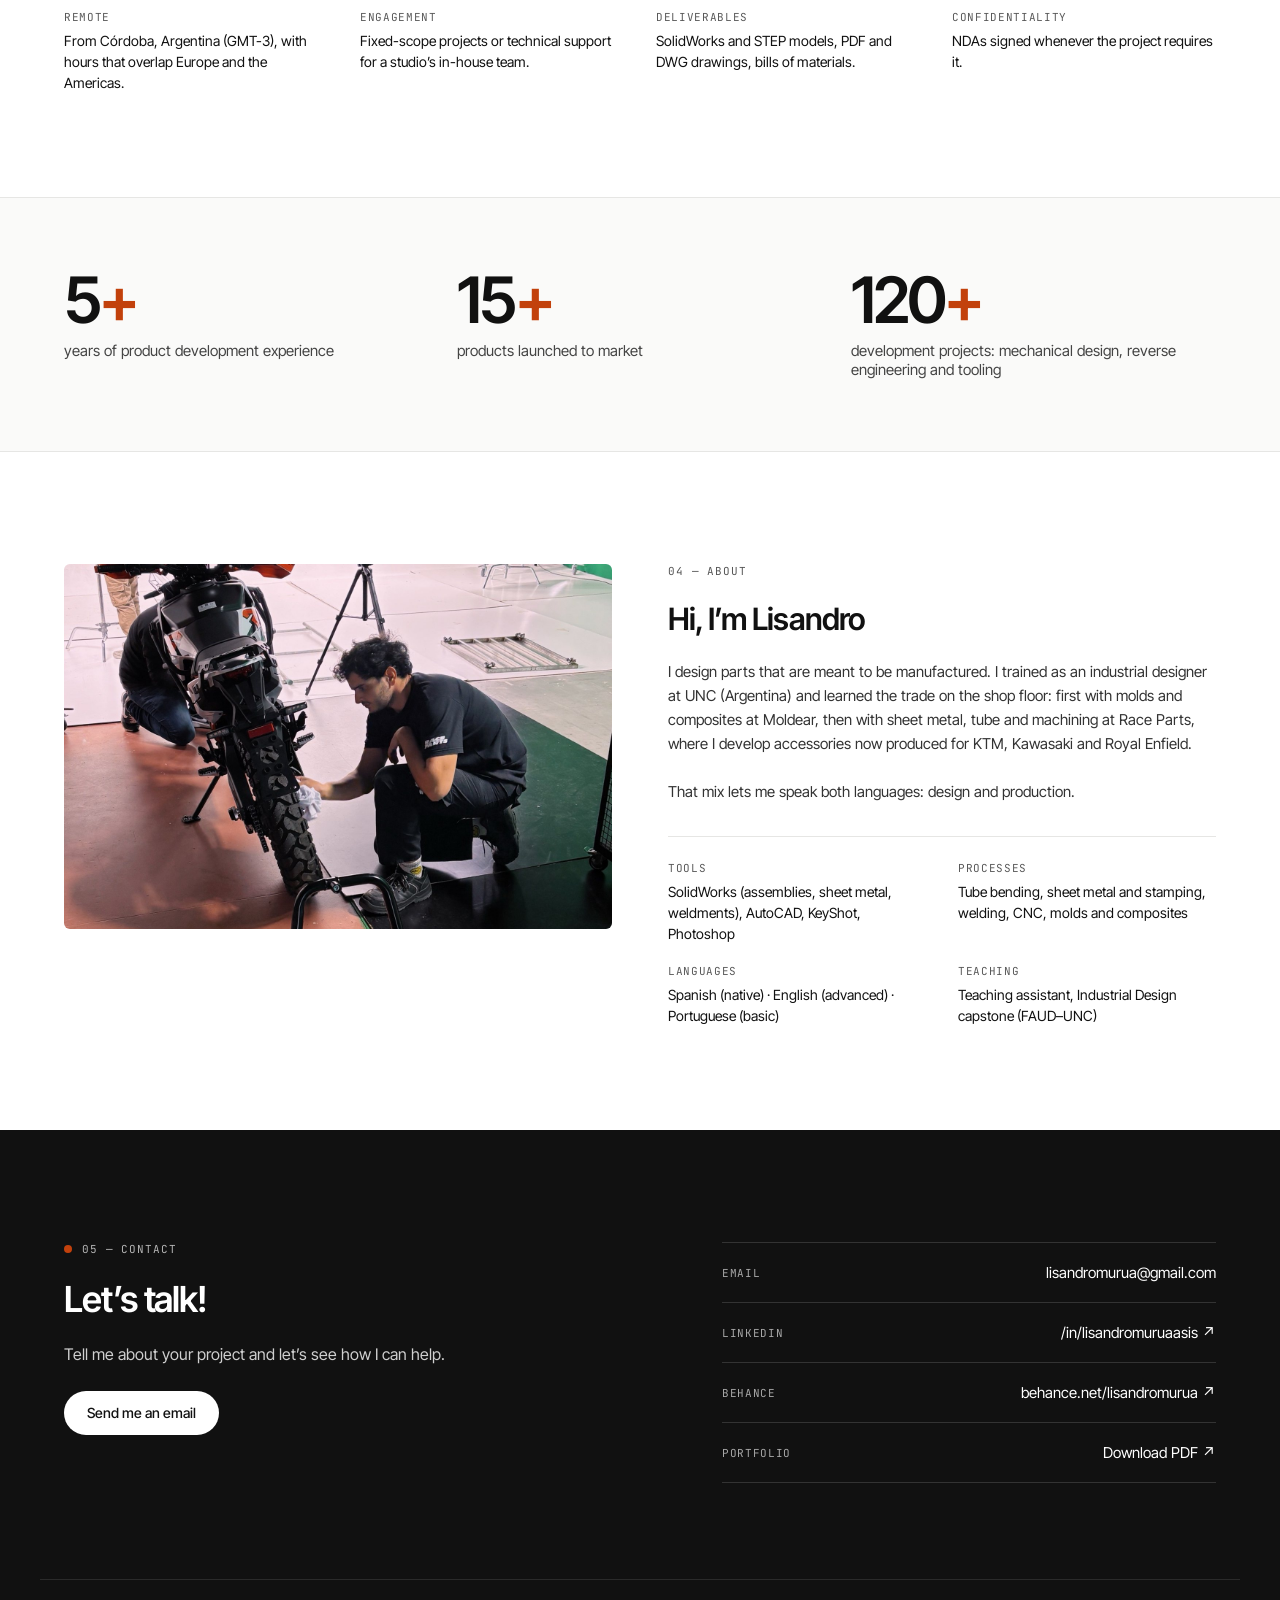
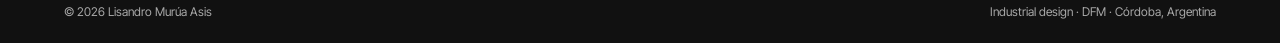
==== commit 11f3ef5a: "Hero: nueva bajada Co-Authored-By: Claude Opus 5.5 <noreply@anthropic.com> Claude-Session: https://c" ====
--- a/index.html
+++ b/index.html
@@ -49,8 +49,8 @@
       <span data-l="es">De la idea a la producción</span>
       <span data-l="en">From idea to production</span>
     </h1>
-    <p class="lead" data-l="es">Desarrollo piezas, accesorios y herramental en chapa, tubo, soldadura y mecanizado CNC — desde el relevamiento o escaneo 3D hasta la validación con producción.</p>
-    <p class="lead" data-l="en">I develop parts, accessories and tooling in sheet metal, tube, welding and CNC machining — from on-site survey or 3D scan to validation with production.</p>
+    <p class="lead" data-l="es">Diseño y desarrollo de productos, con mirada técnica y foco en los detalles.</p>
+    <p class="lead" data-l="en">Product design and development, with a technical eye and a focus on detail.</p>
     <div class="btns">
       <a class="btn btn--dark" href="#contacto"><span data-l="es">Contame tu proyecto</span><span data-l="en">Tell me about your project</span></a>
       <a class="btn btn--ghost" href="#proyectos"><span data-l="es">Ver proyectos</span><span data-l="en">See work</span></a>
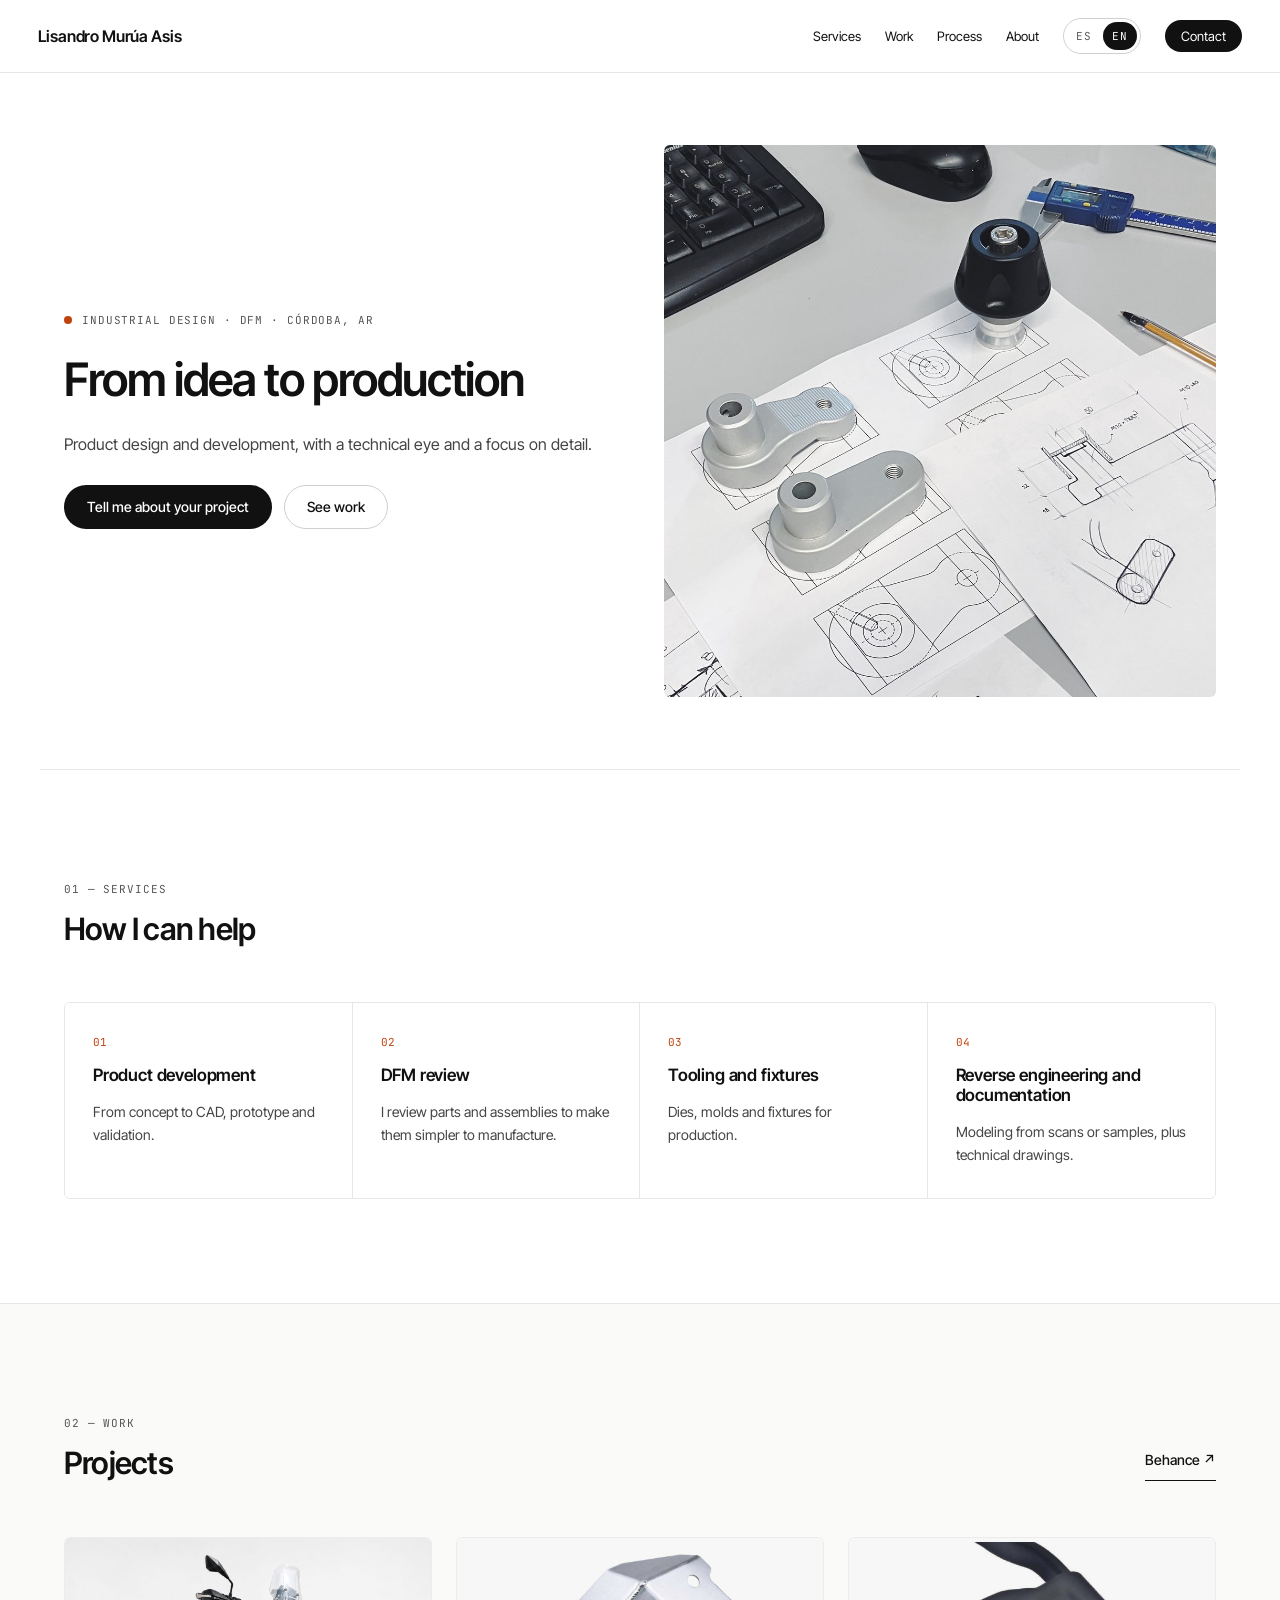
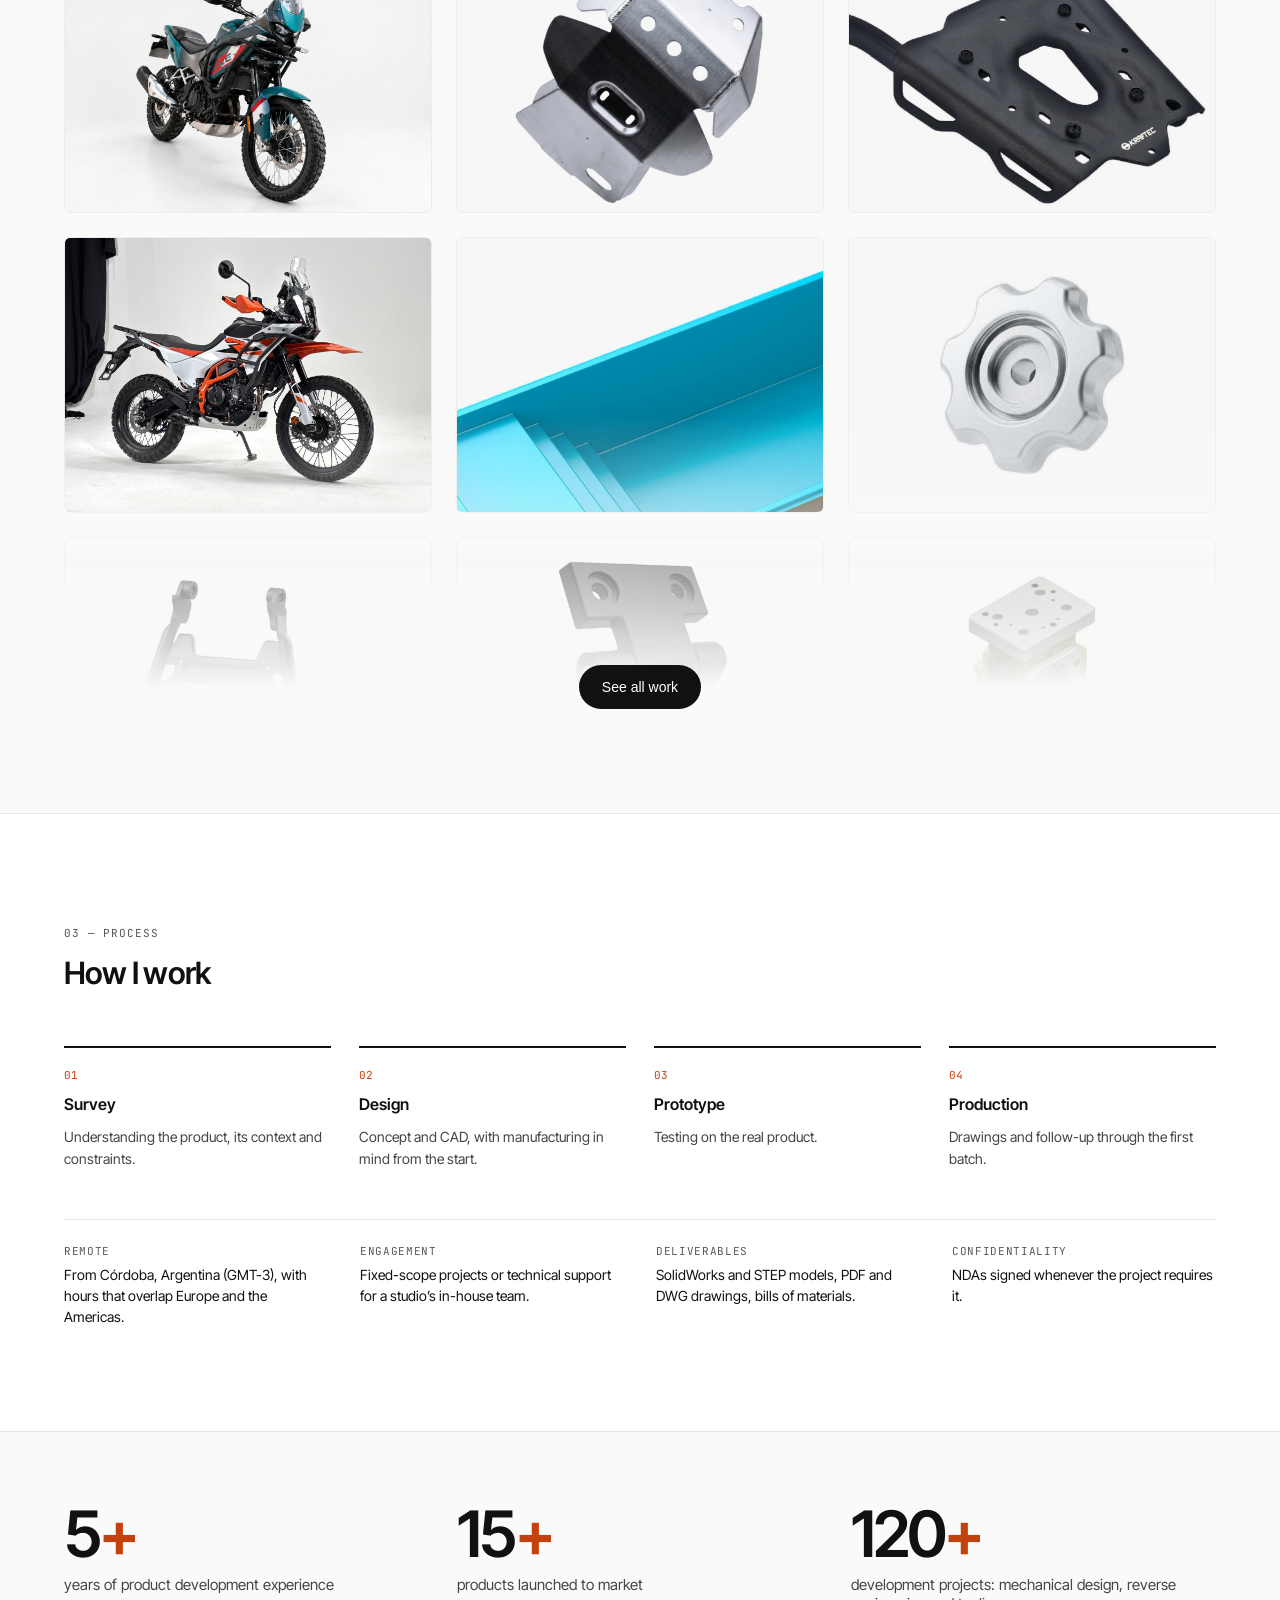
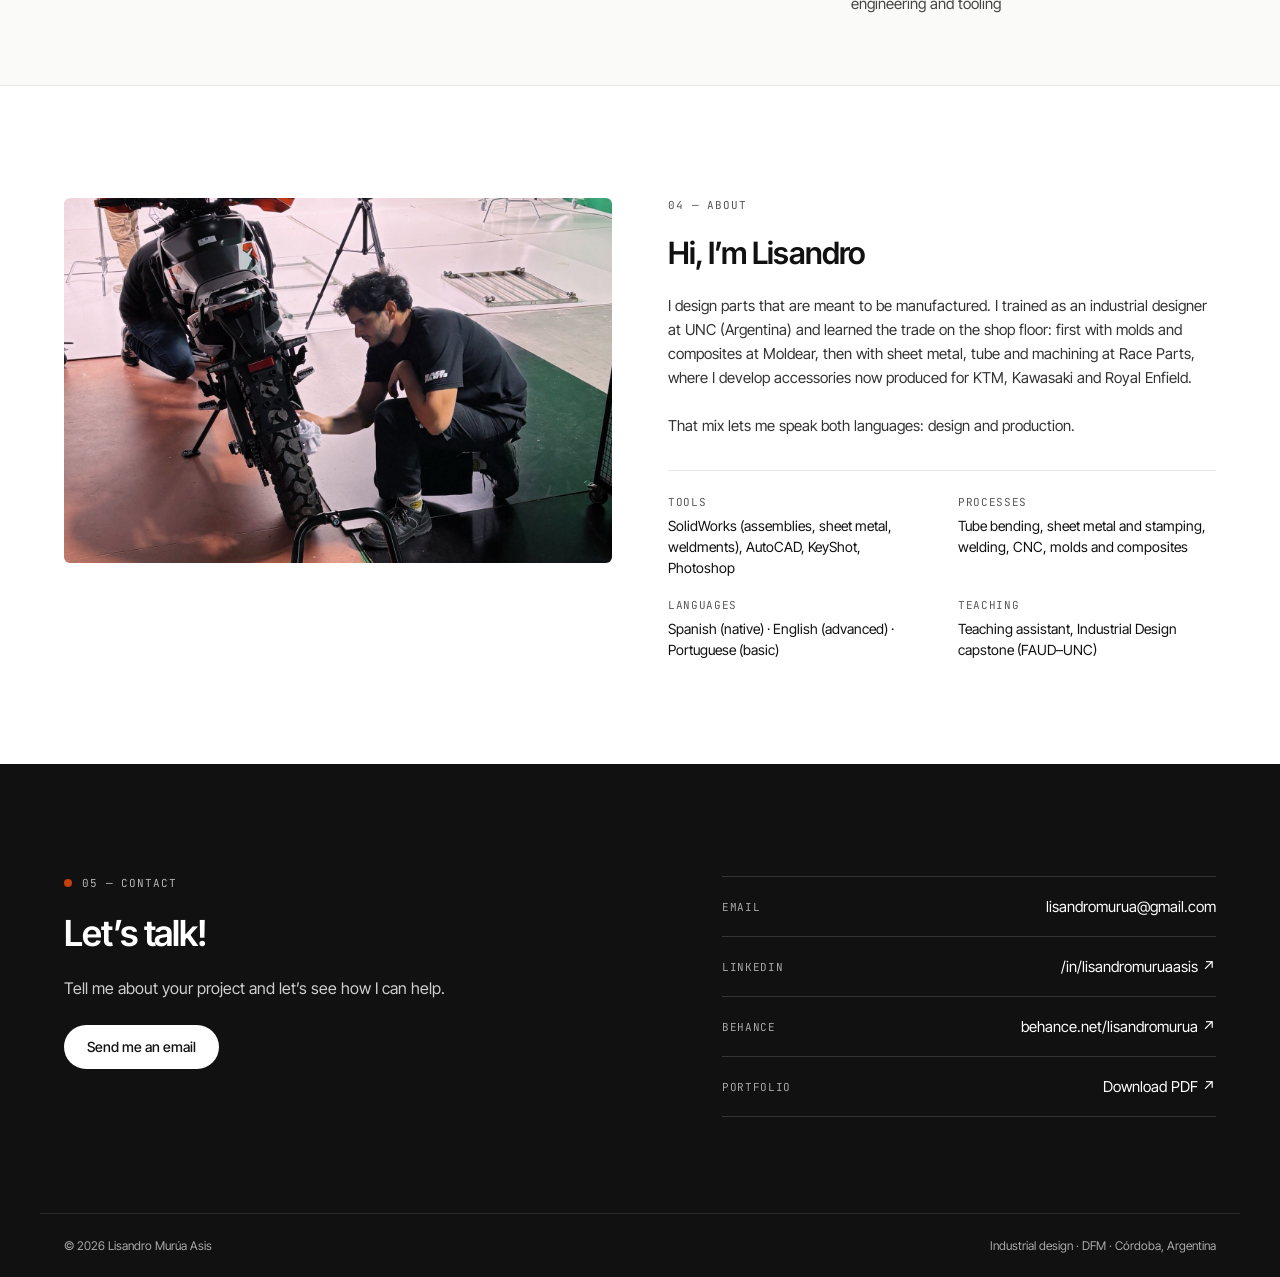
==== commit 9042d3c7: "Proyectos: grilla solo con imágenes y nombre al pasar el mouse Co-Authored-By: Claude Opus 5.5 <nore" ====
--- a/index.html
+++ b/index.html
@@ -112,9 +112,6 @@
         <div class="project__body">
           <span class="label">Kawasaki KLE 500 SE · OEM</span>
           <h3 class="h3"><span data-l="es">Defensa lateral</span><span data-l="en">Crash bar</span></h3>
-          <p data-l="es">Accesorio de fábrica en la línea de ensamblaje OEM, con versión aftermarket. Tubo de acero curvado y soldado.</p>
-          <p data-l="en">Factory-fit accessory on the OEM assembly line, plus an aftermarket version. Bent and welded steel tube.</p>
-          <span class="project__more"><span data-l="es">Ver caso →</span><span data-l="en">View case →</span></span>
         </div>
       </a>
       <a class="project" href="proyectos/cubrecarter.html">
@@ -122,9 +119,6 @@
         <div class="project__body">
           <span class="label">Kawasaki KLX 300 / 300R · OEM</span>
           <h3 class="h3"><span data-l="es">Cubrecárter</span><span data-l="en">Skid plate</span></h3>
-          <p data-l="es">Protección en aluminio estampado y plegado, desarrollada para integración OEM y producida en serie.</p>
-          <p data-l="en">Stamped and bent aluminum protection, developed for OEM integration and series production.</p>
-          <span class="project__more"><span data-l="es">Ver caso →</span><span data-l="en">View case →</span></span>
         </div>
       </a>
       <a class="project" href="proyectos/portaequipaje.html">
@@ -132,9 +126,6 @@
         <div class="project__body">
           <span class="label">KTM Duke 250 / 390 · OEM</span>
           <h3 class="h3"><span data-l="es">Portaequipaje</span><span data-l="en">Luggage rack</span></h3>
-          <p data-l="es">Estructura y sistema de montaje en aluminio cortado y estampado, integrado a la línea original de la moto.</p>
-          <p data-l="en">Structure and mounting system in cut and stamped aluminum, integrated with the bike's original lines.</p>
-          <span class="project__more"><span data-l="es">Ver caso →</span><span data-l="en">View case →</span></span>
         </div>
       </a>
       <a class="project" href="proyectos/defensa-390.html">
@@ -142,9 +133,6 @@
         <div class="project__body">
           <span class="label">KTM 390 Adventure R / X</span>
           <h3 class="h3"><span data-l="es">Defensa lateral</span><span data-l="en">Crash bar</span></h3>
-          <p data-l="es">Diseñada sobre escaneo 3D, con la geometría condicionada desde el inicio por el curvado y la soldadura.</p>
-          <p data-l="en">Designed on a 3D scan, with geometry driven from the start by tube bending and welding.</p>
-          <span class="project__more"><span data-l="es">Ver caso →</span><span data-l="en">View case →</span></span>
         </div>
       </a>
       <a class="project" href="proyectos/piletas.html">
@@ -152,9 +140,6 @@
         <div class="project__body">
           <span class="label">Moldear · Piletas</span>
           <h3 class="h3"><span data-l="es">Línea de piletas RH</span><span data-l="en">RH pool line</span></h3>
-          <p data-l="es">Línea de piletas de plástico reforzado con fibra de vidrio, diseñada y desarrollada en Moldear.</p>
-          <p data-l="en">Line of glass-fiber-reinforced plastic pools, designed and developed at Moldear.</p>
-          <span class="project__more"><span data-l="es">Ver caso →</span><span data-l="en">View case →</span></span>
         </div>
       </a>
       <a class="project" href="proyectos/control-crucero.html">
@@ -162,9 +147,6 @@
         <div class="project__body">
           <span class="label">Royal Enfield Himalayan 450</span>
           <h3 class="h3"><span data-l="es">Control crucero mecánico</span><span data-l="en">Mechanical cruise control</span></h3>
-          <p data-l="es">Perilla de regulación torneada por CNC, con una herramienta de forma propia. Hoy a la venta.</p>
-          <p data-l="en">CNC-turned adjustment knob, made with a custom form tool. On sale today.</p>
-          <span class="project__more"><span data-l="es">Ver caso →</span><span data-l="en">View case →</span></span>
         </div>
       </a>
       <a class="project" href="proyectos/caballete.html">
@@ -172,9 +154,6 @@
         <div class="project__body">
           <span class="label">Kawasaki Versys 300</span>
           <h3 class="h3"><span data-l="es">Caballete central</span><span data-l="en">Center stand</span></h3>
-          <p data-l="es">Rediseño que reemplaza el travesaño tubular por una pieza de acero estampado, más fácil de fabricar.</p>
-          <p data-l="en">Redesign replacing the tubular cross member with a stamped steel part that is easier to manufacture.</p>
-          <span class="project__more"><span data-l="es">Ver caso →</span><span data-l="en">View case →</span></span>
         </div>
       </a>
       <a class="project" href="proyectos/bisagra.html">
@@ -182,9 +161,6 @@
         <div class="project__body">
           <span class="label">Moldear · Casillas</span>
           <h3 class="h3"><span data-l="es">Bisagra de poliamida</span><span data-l="en">Polyamide hinge</span></h3>
-          <p data-l="es">Bisagra inyectada en poliamida con fibra de vidrio, compatible con los cinco modelos de casillas.</p>
-          <p data-l="en">Injection molded glass-fiber polyamide hinge that fits all five housing models.</p>
-          <span class="project__more"><span data-l="es">Ver caso →</span><span data-l="en">View case →</span></span>
         </div>
       </a>
       <a class="project" href="proyectos/cubebox.html">
@@ -192,9 +168,6 @@
         <div class="project__body">
           <span class="label">CubeBOX · Tezmaksan</span>
           <h3 class="h3"><span data-l="es">Manufactura automatizada</span><span data-l="en">Automated manufacturing</span></h3>
-          <p data-l="es">Dispositivos y herramental para una celda de mecanizado automatizada, pensados para cambios rápidos y repetibilidad.</p>
-          <p data-l="en">Fixtures and tooling for an automated machining cell, built for quick changeovers and repeatability.</p>
-          <span class="project__more"><span data-l="es">Ver caso →</span><span data-l="en">View case →</span></span>
         </div>
       </a>
       <a class="project" href="proyectos/refuerzos.html">
@@ -202,9 +175,6 @@
         <div class="project__body">
           <span class="label">Moldear · Piletas</span>
           <h3 class="h3"><span data-l="es">Escuadras y refuerzos</span><span data-l="en">Brackets and reinforcements</span></h3>
-          <p data-l="es">Escuadras de resina colada y refuerzos termoformados que dan estructura a la pileta.</p>
-          <p data-l="en">Cast resin brackets and thermoformed reinforcements that add structure to the pool.</p>
-          <span class="project__more"><span data-l="es">Ver caso →</span><span data-l="en">View case →</span></span>
         </div>
       </a>
       <a class="project" href="proyectos/losetas.html">
@@ -212,9 +182,6 @@
         <div class="project__body">
           <span class="label">Moldear · Losetas</span>
           <h3 class="h3"><span data-l="es">Losetas atérmicas monocapa</span><span data-l="en">Single-layer cool-touch pavers</span></h3>
-          <p data-l="es">Ensayos de receta y poros, y moldes inyectados para una línea de losetas atérmicas.</p>
-          <p data-l="en">Recipe and pore testing, plus injection-molded molds for a cool-touch paver line.</p>
-          <span class="project__more"><span data-l="es">Ver caso →</span><span data-l="en">View case →</span></span>
         </div>
       </a>
       </div>
--- a/assets/css/styles.css
+++ b/assets/css/styles.css
@@ -104,17 +104,22 @@
 .service__out { margin-top: auto; padding-top: 12px; border-top: 1px solid var(--line-soft); font-family: var(--mono); font-size: 11px; line-height: 1.8; color: var(--muted); }
 
 /* Proyectos */
-.projects { display: grid; grid-template-columns: repeat(auto-fill, minmax(300px, 1fr)); gap: 40px 28px; }
-.project { text-decoration: none; color: var(--ink); display: flex; flex-direction: column; gap: 16px; }
+.projects { display: grid; grid-template-columns: repeat(auto-fill, minmax(300px, 1fr)); gap: 24px; }
+.project { position: relative; text-decoration: none; color: var(--ink); display: block; border-radius: var(--radius); overflow: hidden; }
 .project:hover { color: var(--ink); }
 .project__img { background: var(--card); border: 1px solid #ECECEA; border-radius: var(--radius); aspect-ratio: 4 / 3; overflow: hidden; }
 .project__img img { width: 100%; height: 100%; object-fit: contain; transition: transform .35s ease; }
 .project__img img.cover { object-fit: cover; }
 .project:hover .project__img img { transform: scale(1.03); }
-.project__body { display: flex; flex-direction: column; gap: 8px; }
-.project__body p { margin: 0; font-size: 14px; line-height: 1.55; color: var(--ink-2); }
-.project__more { font-size: 13px; font-weight: 500; color: var(--accent); }
-/* lista de proyectos recortada a 3 filas con difuminado (lo activa main.js) */
+.project__body { position: absolute; inset: 0; display: flex; flex-direction: column; justify-content: flex-end; gap: 6px; padding: 22px 24px; background: linear-gradient(to top, rgba(17,17,17,.78) 0%, rgba(17,17,17,.35) 45%, rgba(17,17,17,0) 75%); color: #FFFFFF; opacity: 0; transition: opacity .25s ease; pointer-events: none; border-radius: var(--radius); }
+.project__body .label { color: rgba(255,255,255,.72); }
+.project__body .h3 { color: #FFFFFF; }
+.project:hover .project__body, .project:focus-visible .project__body { opacity: 1; }
+@media (hover: none) {
+  .project__body { position: static; opacity: 1; background: none; color: var(--ink); padding: 14px 2px 0; gap: 4px; }
+  .project__body .label { color: var(--muted); }
+  .project__body .h3 { color: var(--ink); }
+}
 .projects-more { display: none; }
 .projects-wrap.is-clamped .projects { overflow: hidden; max-height: var(--clamp-h); -webkit-mask-image: linear-gradient(to bottom, #000 calc(100% - var(--fade-h)), transparent); mask-image: linear-gradient(to bottom, #000 calc(100% - var(--fade-h)), transparent); }
 .projects-wrap.is-clamped .projects-more { display: flex; justify-content: center; margin-top: -24px; position: relative; }
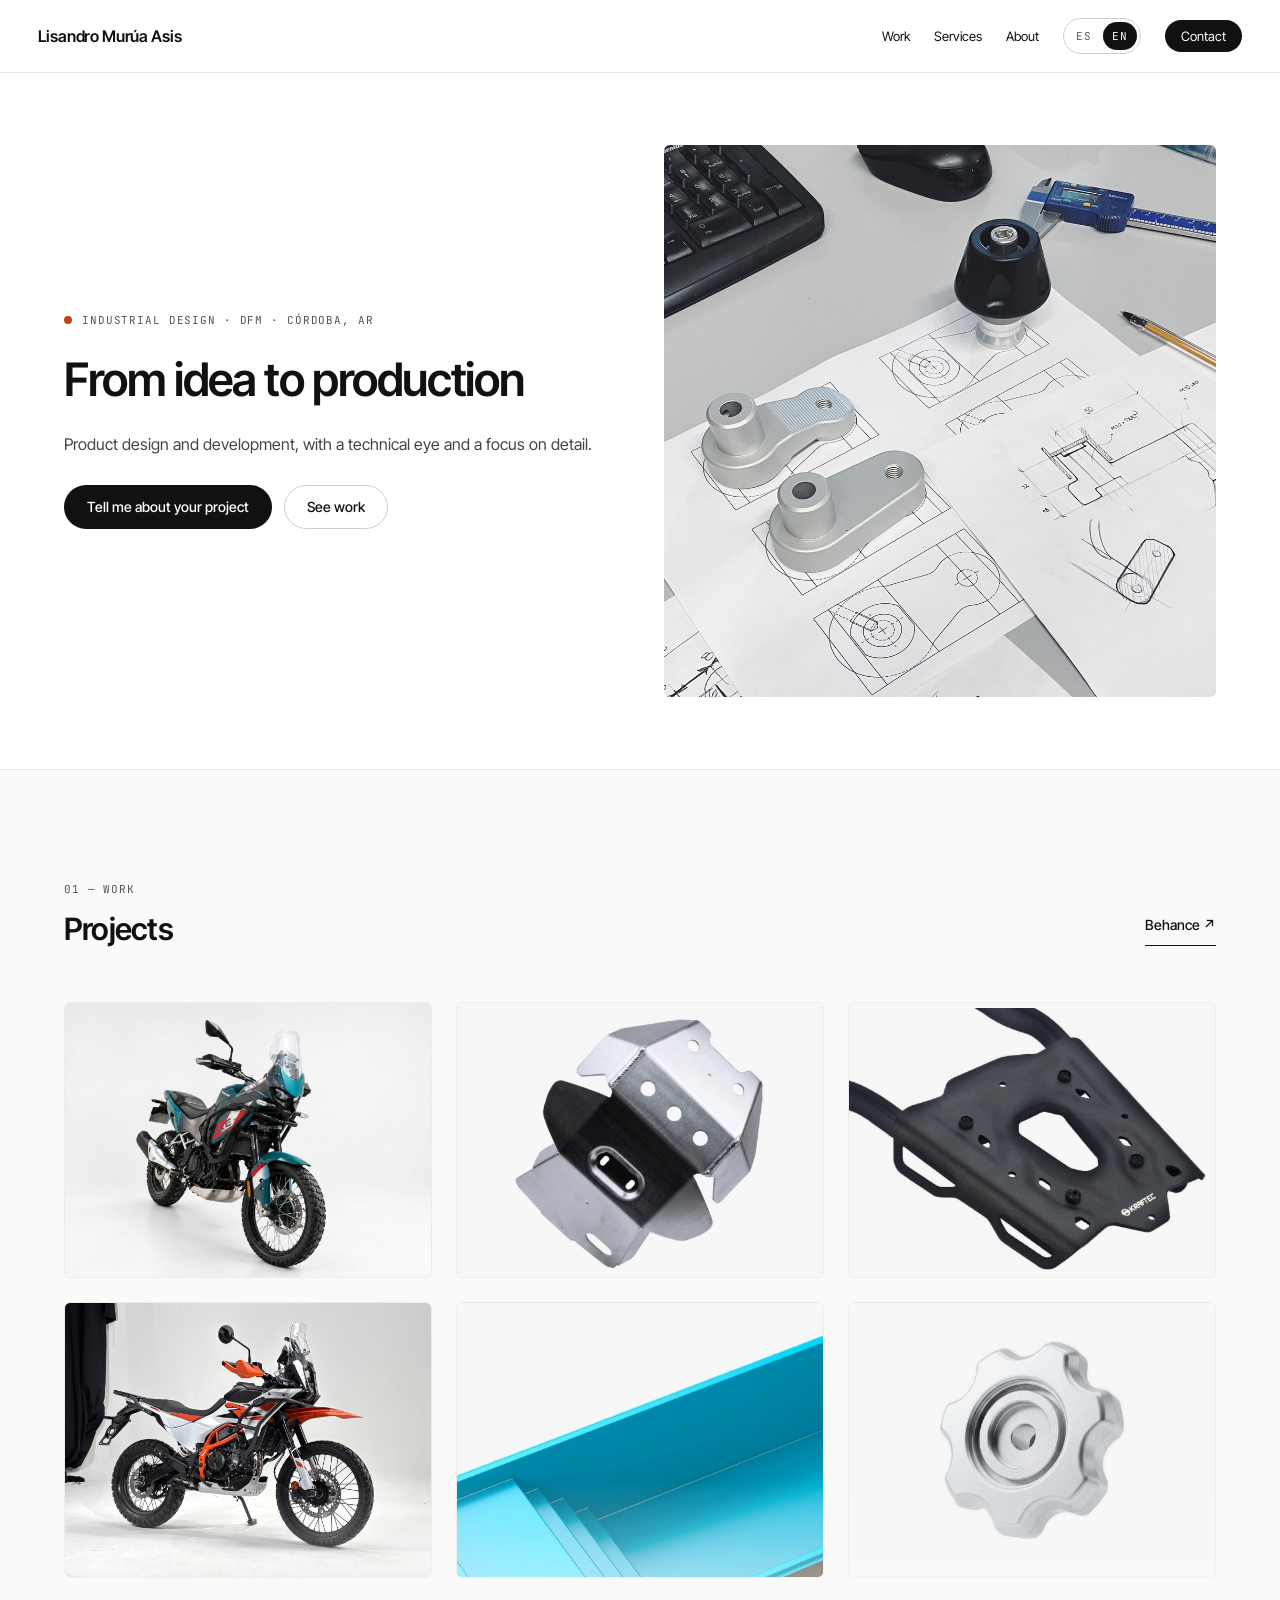
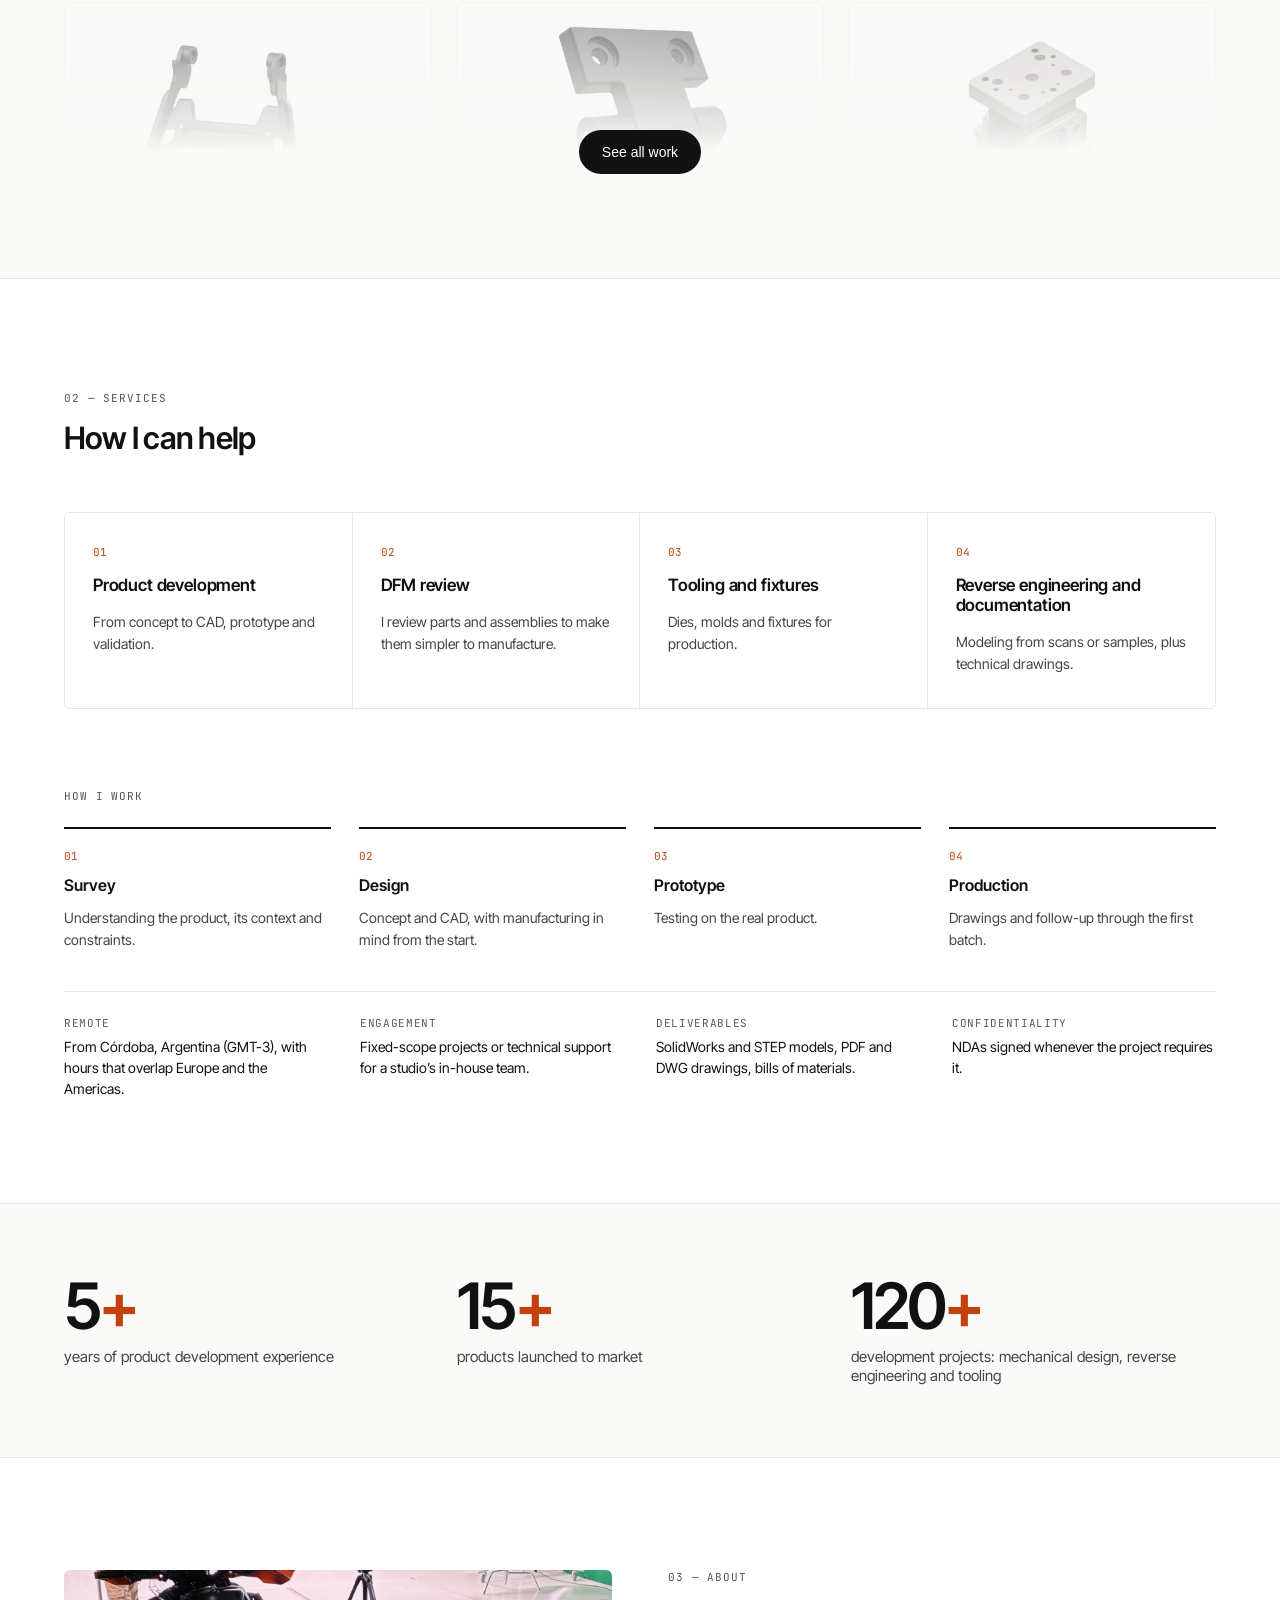
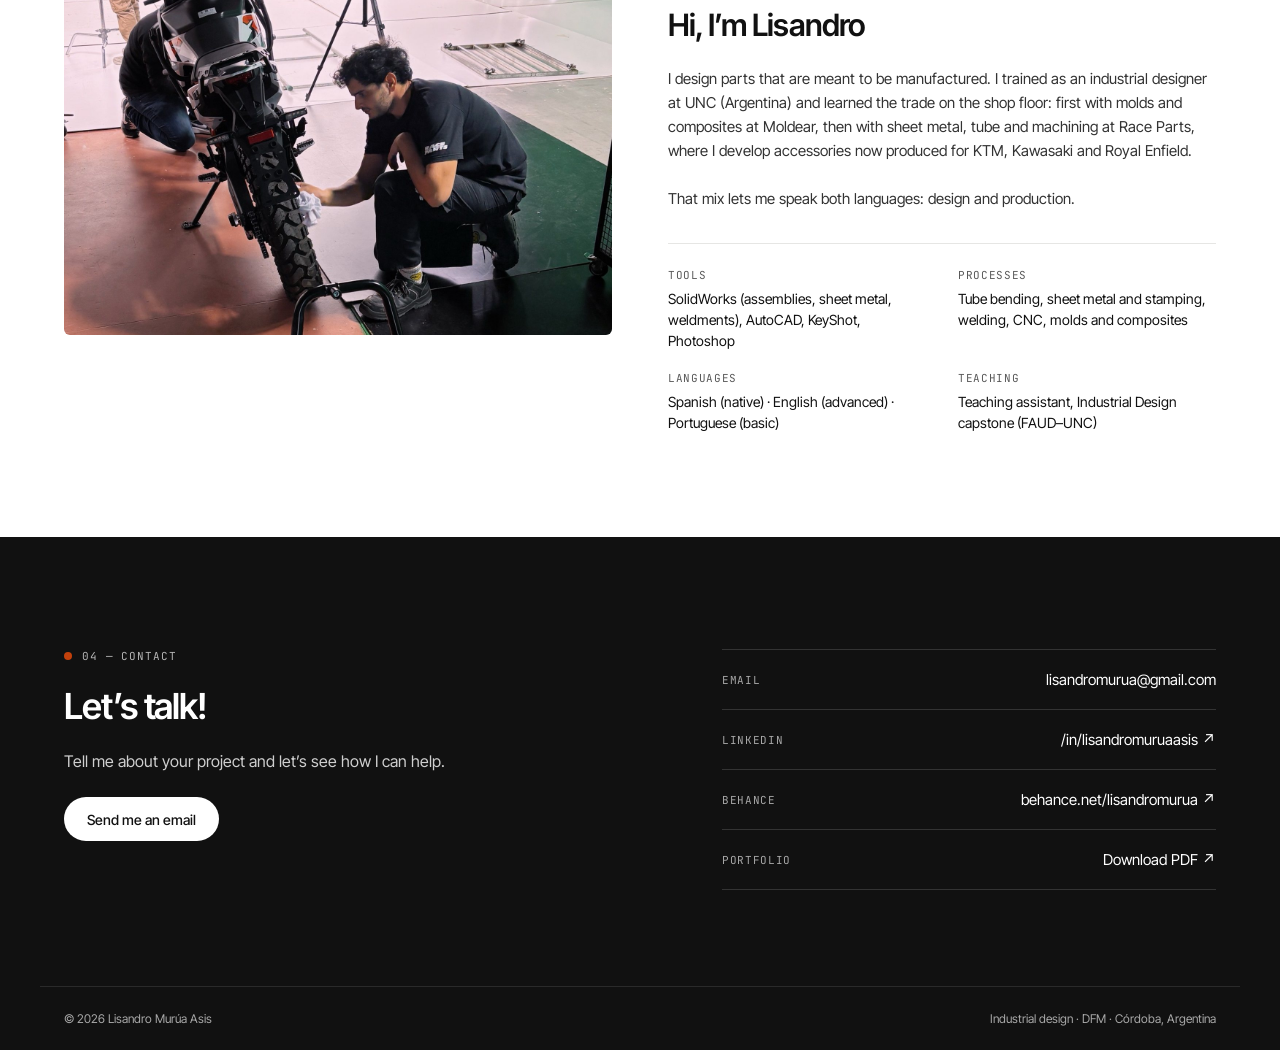
==== commit 0663f451: "Portada: proyectos primero; servicios y proceso en un solo bloque Co-Authored-By: Claude Opus 5.5 <n" ====
--- a/index.html
+++ b/index.html
@@ -28,9 +28,8 @@
   <nav class="nav wrap">
     <a class="brand" href="#inicio">Lisandro Murúa Asis</a>
     <div class="nav-links">
+      <a href="#proyectos"><span data-l="es">Proyectos</span><span data-l="en">Work</span></a>
       <a href="#servicios"><span data-l="es">Servicios</span><span data-l="en">Services</span></a>
-      <a href="#proyectos"><span data-l="es">Proyectos</span><span data-l="en">Work</span></a>
-      <a href="#proceso"><span data-l="es">Proceso</span><span data-l="en">Process</span></a>
       <a href="#sobre-mi"><span data-l="es">Sobre mí</span><span data-l="en">About</span></a>
       <div class="lang" role="group" aria-label="Idioma / Language">
         <button type="button" data-set-lang="es" aria-pressed="true">ES</button>
@@ -61,10 +60,106 @@
   </div>
 </section>
 
-<section id="servicios" class="section wrap section--line">
+<section id="proyectos" class="section--soft">
+  <div class="section wrap">
+    <div class="section-head">
+      <div class="section-head__title">
+        <p class="eyebrow"><span data-l="es">01 — Proyectos</span><span data-l="en">01 — Work</span></p>
+        <h2 class="h2"><span data-l="es">Proyectos</span><span data-l="en">Projects</span></h2>
+      </div>
+      <a class="link-underline" href="https://www.behance.net/lisandromurua" target="_blank" rel="noopener">Behance ↗</a>
+    </div>
+    <div class="projects-wrap" data-clamp-rows="3">
+      <div class="projects" id="projects-list">
+      <a class="project" href="proyectos/defensa-kle.html">
+        <div class="project__img"><img class="cover" src="assets/img/defensa-kle/principal.jpg" alt="Kawasaki KLE 500 SE con la defensa lateral" loading="lazy"></div>
+        <div class="project__body">
+          <span class="label">Kawasaki KLE 500 SE · OEM</span>
+          <h3 class="h3"><span data-l="es">Defensa lateral</span><span data-l="en">Crash bar</span></h3>
+        </div>
+      </a>
+      <a class="project" href="proyectos/cubrecarter.html">
+        <div class="project__img"><img class="cover" src="assets/img/cubrecarter/principal.jpg" alt="Cubrecárter de aluminio plegado y estampado" loading="lazy"></div>
+        <div class="project__body">
+          <span class="label">Kawasaki KLX 300 / 300R · OEM</span>
+          <h3 class="h3"><span data-l="es">Cubrecárter</span><span data-l="en">Skid plate</span></h3>
+        </div>
+      </a>
+      <a class="project" href="proyectos/portaequipaje.html">
+        <div class="project__img"><img src="assets/img/luggage.jpg" alt="Portaequipaje trasero negro" loading="lazy"></div>
+        <div class="project__body">
+          <span class="label">KTM Duke 250 / 390 · OEM</span>
+          <h3 class="h3"><span data-l="es">Portaequipaje</span><span data-l="en">Luggage rack</span></h3>
+        </div>
+      </a>
+      <a class="project" href="proyectos/defensa-390.html">
+        <div class="project__img"><img class="cover" src="assets/img/defensa-390/principal.jpg" alt="KTM 390 Adventure con la defensa lateral" loading="lazy"></div>
+        <div class="project__body">
+          <span class="label">KTM 390 Adventure R / X</span>
+          <h3 class="h3"><span data-l="es">Defensa lateral</span><span data-l="en">Crash bar</span></h3>
+        </div>
+      </a>
+      <a class="project" href="proyectos/piletas.html">
+        <div class="project__img"><img class="cover" src="assets/img/piletas/principal.jpg" alt="Render de la pileta RH" loading="lazy"></div>
+        <div class="project__body">
+          <span class="label">Moldear · Piletas</span>
+          <h3 class="h3"><span data-l="es">Línea de piletas RH</span><span data-l="en">RH pool line</span></h3>
+        </div>
+      </a>
+      <a class="project" href="proyectos/control-crucero.html">
+        <div class="project__img"><img src="assets/img/cruise.jpg" alt="Perilla mecanizada del control crucero" loading="lazy"></div>
+        <div class="project__body">
+          <span class="label">Royal Enfield Himalayan 450</span>
+          <h3 class="h3"><span data-l="es">Control crucero mecánico</span><span data-l="en">Mechanical cruise control</span></h3>
+        </div>
+      </a>
+      <a class="project" href="proyectos/caballete.html">
+        <div class="project__img"><img src="assets/img/centerstand.jpg" alt="Caballete central negro" loading="lazy"></div>
+        <div class="project__body">
+          <span class="label">Kawasaki Versys 300</span>
+          <h3 class="h3"><span data-l="es">Caballete central</span><span data-l="en">Center stand</span></h3>
+        </div>
+      </a>
+      <a class="project" href="proyectos/bisagra.html">
+        <div class="project__img"><img class="cover" src="assets/img/bisagra/principal.jpg" alt="Render de la bisagra para casillas" loading="lazy"></div>
+        <div class="project__body">
+          <span class="label">Moldear · Casillas</span>
+          <h3 class="h3"><span data-l="es">Bisagra de poliamida</span><span data-l="en">Polyamide hinge</span></h3>
+        </div>
+      </a>
+      <a class="project" href="proyectos/cubebox.html">
+        <div class="project__img"><img src="assets/img/tooling.jpg" alt="Dispositivo de sujeción para celda automatizada" loading="lazy"></div>
+        <div class="project__body">
+          <span class="label">CubeBOX · Tezmaksan</span>
+          <h3 class="h3"><span data-l="es">Manufactura automatizada</span><span data-l="en">Automated manufacturing</span></h3>
+        </div>
+      </a>
+      <a class="project" href="proyectos/refuerzos.html">
+        <div class="project__img"><img class="cover" src="assets/img/refuerzos/principal.jpg" alt="Escalera laminada con escuadras y refuerzos" loading="lazy"></div>
+        <div class="project__body">
+          <span class="label">Moldear · Piletas</span>
+          <h3 class="h3"><span data-l="es">Escuadras y refuerzos</span><span data-l="en">Brackets and reinforcements</span></h3>
+        </div>
+      </a>
+      <a class="project" href="proyectos/losetas.html">
+        <div class="project__img"><img class="cover" src="assets/img/losetas/principal.jpg" alt="Loseta atérmica monocapa" loading="lazy"></div>
+        <div class="project__body">
+          <span class="label">Moldear · Losetas</span>
+          <h3 class="h3"><span data-l="es">Losetas atérmicas monocapa</span><span data-l="en">Single-layer cool-touch pavers</span></h3>
+        </div>
+      </a>
+      </div>
+      <div class="projects-more">
+        <button type="button" class="btn btn--dark" aria-controls="projects-list" aria-expanded="false"><span data-l="es">Ver todos los proyectos</span><span data-l="en">See all work</span></button>
+      </div>
+    </div>
+  </div>
+</section>
+
+<section id="servicios" class="section wrap">
   <div class="section-head">
     <div class="section-head__title">
-      <p class="eyebrow"><span data-l="es">01 — Servicios</span><span data-l="en">01 — Services</span></p>
+      <p class="eyebrow"><span data-l="es">02 — Servicios</span><span data-l="en">02 — Services</span></p>
       <h2 class="h2"><span data-l="es">En qué puedo ayudarte</span><span data-l="en">How I can help</span></h2>
     </div>
   </div>
@@ -94,145 +189,42 @@
       <p data-l="en">Modeling from scans or samples, plus technical drawings.</p>
     </article>
   </div>
-</section>
-
-<section id="proyectos" class="section--soft">
-  <div class="section wrap">
-    <div class="section-head">
-      <div class="section-head__title">
-        <p class="eyebrow"><span data-l="es">02 — Proyectos</span><span data-l="en">02 — Work</span></p>
-        <h2 class="h2"><span data-l="es">Proyectos</span><span data-l="en">Projects</span></h2>
-      </div>
-      <a class="link-underline" href="https://www.behance.net/lisandromurua" target="_blank" rel="noopener">Behance ↗</a>
-    </div>
-    <div class="projects-wrap" data-clamp-rows="3">
-      <div class="projects" id="projects-list">
-      <a class="project" href="proyectos/defensa-kle.html">
-        <div class="project__img"><img class="cover" src="assets/img/defensa-kle/principal.jpg" alt="Kawasaki KLE 500 SE con la defensa lateral" loading="lazy"></div>
-        <div class="project__body">
-          <span class="label">Kawasaki KLE 500 SE · OEM</span>
-          <h3 class="h3"><span data-l="es">Defensa lateral</span><span data-l="en">Crash bar</span></h3>
-        </div>
-      </a>
-      <a class="project" href="proyectos/cubrecarter.html">
-        <div class="project__img"><img class="cover" src="assets/img/cubrecarter/principal.jpg" alt="Cubrecárter de aluminio plegado y estampado" loading="lazy"></div>
-        <div class="project__body">
-          <span class="label">Kawasaki KLX 300 / 300R · OEM</span>
-          <h3 class="h3"><span data-l="es">Cubrecárter</span><span data-l="en">Skid plate</span></h3>
-        </div>
-      </a>
-      <a class="project" href="proyectos/portaequipaje.html">
-        <div class="project__img"><img src="assets/img/luggage.jpg" alt="Portaequipaje trasero negro" loading="lazy"></div>
-        <div class="project__body">
-          <span class="label">KTM Duke 250 / 390 · OEM</span>
-          <h3 class="h3"><span data-l="es">Portaequipaje</span><span data-l="en">Luggage rack</span></h3>
-        </div>
-      </a>
-      <a class="project" href="proyectos/defensa-390.html">
-        <div class="project__img"><img class="cover" src="assets/img/defensa-390/principal.jpg" alt="KTM 390 Adventure con la defensa lateral" loading="lazy"></div>
-        <div class="project__body">
-          <span class="label">KTM 390 Adventure R / X</span>
-          <h3 class="h3"><span data-l="es">Defensa lateral</span><span data-l="en">Crash bar</span></h3>
-        </div>
-      </a>
-      <a class="project" href="proyectos/piletas.html">
-        <div class="project__img"><img class="cover" src="assets/img/piletas/principal.jpg" alt="Render de la pileta RH" loading="lazy"></div>
-        <div class="project__body">
-          <span class="label">Moldear · Piletas</span>
-          <h3 class="h3"><span data-l="es">Línea de piletas RH</span><span data-l="en">RH pool line</span></h3>
-        </div>
-      </a>
-      <a class="project" href="proyectos/control-crucero.html">
-        <div class="project__img"><img src="assets/img/cruise.jpg" alt="Perilla mecanizada del control crucero" loading="lazy"></div>
-        <div class="project__body">
-          <span class="label">Royal Enfield Himalayan 450</span>
-          <h3 class="h3"><span data-l="es">Control crucero mecánico</span><span data-l="en">Mechanical cruise control</span></h3>
-        </div>
-      </a>
-      <a class="project" href="proyectos/caballete.html">
-        <div class="project__img"><img src="assets/img/centerstand.jpg" alt="Caballete central negro" loading="lazy"></div>
-        <div class="project__body">
-          <span class="label">Kawasaki Versys 300</span>
-          <h3 class="h3"><span data-l="es">Caballete central</span><span data-l="en">Center stand</span></h3>
-        </div>
-      </a>
-      <a class="project" href="proyectos/bisagra.html">
-        <div class="project__img"><img class="cover" src="assets/img/bisagra/principal.jpg" alt="Render de la bisagra para casillas" loading="lazy"></div>
-        <div class="project__body">
-          <span class="label">Moldear · Casillas</span>
-          <h3 class="h3"><span data-l="es">Bisagra de poliamida</span><span data-l="en">Polyamide hinge</span></h3>
-        </div>
-      </a>
-      <a class="project" href="proyectos/cubebox.html">
-        <div class="project__img"><img src="assets/img/tooling.jpg" alt="Dispositivo de sujeción para celda automatizada" loading="lazy"></div>
-        <div class="project__body">
-          <span class="label">CubeBOX · Tezmaksan</span>
-          <h3 class="h3"><span data-l="es">Manufactura automatizada</span><span data-l="en">Automated manufacturing</span></h3>
-        </div>
-      </a>
-      <a class="project" href="proyectos/refuerzos.html">
-        <div class="project__img"><img class="cover" src="assets/img/refuerzos/principal.jpg" alt="Escalera laminada con escuadras y refuerzos" loading="lazy"></div>
-        <div class="project__body">
-          <span class="label">Moldear · Piletas</span>
-          <h3 class="h3"><span data-l="es">Escuadras y refuerzos</span><span data-l="en">Brackets and reinforcements</span></h3>
-        </div>
-      </a>
-      <a class="project" href="proyectos/losetas.html">
-        <div class="project__img"><img class="cover" src="assets/img/losetas/principal.jpg" alt="Loseta atérmica monocapa" loading="lazy"></div>
-        <div class="project__body">
-          <span class="label">Moldear · Losetas</span>
-          <h3 class="h3"><span data-l="es">Losetas atérmicas monocapa</span><span data-l="en">Single-layer cool-touch pavers</span></h3>
-        </div>
-      </a>
-      </div>
-      <div class="projects-more">
-        <button type="button" class="btn btn--dark" aria-controls="projects-list" aria-expanded="false"><span data-l="es">Ver todos los proyectos</span><span data-l="en">See all work</span></button>
-      </div>
-    </div>
-  </div>
-</section>
-
-<section id="proceso" class="section wrap">
-  <div class="section-head__title" style="max-width: 680px">
-    <p class="eyebrow"><span data-l="es">03 — Proceso</span><span data-l="en">03 — Process</span></p>
-    <h2 class="h2">
-      <span data-l="es">Cómo trabajo</span>
-      <span data-l="en">How I work</span>
-    </h2>
-  </div>
-  <ol class="steps">
-    <li>
-      <span class="num">01</span>
-      <h3><span data-l="es">Relevamiento</span><span data-l="en">Survey</span></h3>
-      <p data-l="es">Entender el producto, el contexto y las restricciones.</p>
-      <p data-l="en">Understanding the product, its context and constraints.</p>
-    </li>
-    <li>
-      <span class="num">02</span>
-      <h3><span data-l="es">Diseño</span><span data-l="en">Design</span></h3>
-      <p data-l="es">Concepto y CAD, con la fabricación en mente desde el inicio.</p>
-      <p data-l="en">Concept and CAD, with manufacturing in mind from the start.</p>
-    </li>
-    <li>
-      <span class="num">03</span>
-      <h3><span data-l="es">Prototipo</span><span data-l="en">Prototype</span></h3>
-      <p data-l="es">Pruebas sobre el producto real.</p>
-      <p data-l="en">Testing on the real product.</p>
-    </li>
-    <li>
-      <span class="num">04</span>
-      <h3><span data-l="es">Producción</span><span data-l="en">Production</span></h3>
-      <p data-l="es">Planos y seguimiento hasta el primer lote.</p>
-      <p data-l="en">Drawings and follow-up through the first batch.</p>
-    </li>
-  </ol>
-  <div class="working" id="como-trabajamos">
-    <dl class="facts">
-      <div><dt class="label"><span data-l="es">Remoto</span><span data-l="en">Remote</span></dt><dd><span data-l="es">Desde Córdoba (GMT-3), con horario compatible con Europa y América.</span><span data-l="en">From Córdoba, Argentina (GMT-3), with hours that overlap Europe and the Americas.</span></dd></div>
-      <div><dt class="label"><span data-l="es">Formatos</span><span data-l="en">Engagement</span></dt><dd><span data-l="es">Proyecto cerrado o refuerzo técnico para el equipo de un estudio.</span><span data-l="en">Fixed-scope projects or technical support for a studio’s in-house team.</span></dd></div>
-      <div><dt class="label"><span data-l="es">Entregables</span><span data-l="en">Deliverables</span></dt><dd><span data-l="es">Modelos SolidWorks y STEP, planos en PDF y DWG, listas de materiales.</span><span data-l="en">SolidWorks and STEP models, PDF and DWG drawings, bills of materials.</span></dd></div>
-      <div><dt class="label"><span data-l="es">Confidencialidad</span><span data-l="en">Confidentiality</span></dt><dd><span data-l="es">Firmo acuerdos de confidencialidad (NDA) cuando el proyecto lo requiere.</span><span data-l="en">NDAs signed whenever the project requires it.</span></dd></div>
-    </dl>
+  <div class="process">
+    <p class="eyebrow"><span data-l="es">Cómo trabajo</span><span data-l="en">How I work</span></p>
+    <ol class="steps">
+      <li>
+        <span class="num">01</span>
+        <h3><span data-l="es">Relevamiento</span><span data-l="en">Survey</span></h3>
+        <p data-l="es">Entender el producto, el contexto y las restricciones.</p>
+        <p data-l="en">Understanding the product, its context and constraints.</p>
+      </li>
+      <li>
+        <span class="num">02</span>
+        <h3><span data-l="es">Diseño</span><span data-l="en">Design</span></h3>
+        <p data-l="es">Concepto y CAD, con la fabricación en mente desde el inicio.</p>
+        <p data-l="en">Concept and CAD, with manufacturing in mind from the start.</p>
+      </li>
+      <li>
+        <span class="num">03</span>
+        <h3><span data-l="es">Prototipo</span><span data-l="en">Prototype</span></h3>
+        <p data-l="es">Pruebas sobre el producto real.</p>
+        <p data-l="en">Testing on the real product.</p>
+      </li>
+      <li>
+        <span class="num">04</span>
+        <h3><span data-l="es">Producción</span><span data-l="en">Production</span></h3>
+        <p data-l="es">Planos y seguimiento hasta el primer lote.</p>
+        <p data-l="en">Drawings and follow-up through the first batch.</p>
+      </li>
+    </ol>
+    <div class="working" id="como-trabajamos">
+      <dl class="facts">
+        <div><dt class="label"><span data-l="es">Remoto</span><span data-l="en">Remote</span></dt><dd><span data-l="es">Desde Córdoba (GMT-3), con horario compatible con Europa y América.</span><span data-l="en">From Córdoba, Argentina (GMT-3), with hours that overlap Europe and the Americas.</span></dd></div>
+        <div><dt class="label"><span data-l="es">Formatos</span><span data-l="en">Engagement</span></dt><dd><span data-l="es">Proyecto cerrado o refuerzo técnico para el equipo de un estudio.</span><span data-l="en">Fixed-scope projects or technical support for a studio’s in-house team.</span></dd></div>
+        <div><dt class="label"><span data-l="es">Entregables</span><span data-l="en">Deliverables</span></dt><dd><span data-l="es">Modelos SolidWorks y STEP, planos en PDF y DWG, listas de materiales.</span><span data-l="en">SolidWorks and STEP models, PDF and DWG drawings, bills of materials.</span></dd></div>
+        <div><dt class="label"><span data-l="es">Confidencialidad</span><span data-l="en">Confidentiality</span></dt><dd><span data-l="es">Firmo acuerdos de confidencialidad (NDA) cuando el proyecto lo requiere.</span><span data-l="en">NDAs signed whenever the project requires it.</span></dd></div>
+      </dl>
+    </div>
   </div>
 </section>
 
@@ -259,7 +251,7 @@
       <img src="assets/img/about.jpg" alt="Lisandro preparando una moto para una sesión de fotos de producto" width="1500" height="1000" loading="lazy">
     </figure>
     <div class="about__text">
-      <p class="eyebrow"><span data-l="es">04 — Sobre mí</span><span data-l="en">04 — About</span></p>
+      <p class="eyebrow"><span data-l="es">03 — Sobre mí</span><span data-l="en">03 — About</span></p>
       <h2 class="h2"><span data-l="es">Hola, soy Lisandro</span><span data-l="en">Hi, I&#8217;m Lisandro</span></h2>
       <p class="body" data-l="es">Diseño piezas pensadas para fabricarse. Me formé como diseñador industrial en la UNC y aprendí el oficio en planta: primero con moldes y composites en Moldear, después con chapa, tubo y mecanizado en Race Parts, donde desarrollo accesorios que hoy se fabrican para KTM, Kawasaki y Royal Enfield.</p>
       <p class="body" data-l="en">I design parts that are meant to be manufactured. I trained as an industrial designer at UNC (Argentina) and learned the trade on the shop floor: first with molds and composites at Moldear, then with sheet metal, tube and machining at Race Parts, where I develop accessories now produced for KTM, Kawasaki and Royal Enfield.</p>
@@ -279,7 +271,7 @@
 <footer id="contacto" class="contact">
   <div class="contact__grid wrap">
     <div class="contact__text">
-      <p class="eyebrow"><span class="dot"></span><span data-l="es">05 — Contacto</span><span data-l="en">05 — Contact</span></p>
+      <p class="eyebrow"><span class="dot"></span><span data-l="es">04 — Contacto</span><span data-l="en">04 — Contact</span></p>
       <h2 class="h1 h1--page"><span data-l="es">¡Hablemos!</span><span data-l="en">Let’s talk!</span></h2>
       <p class="lead" data-l="es">Contame tu proyecto y vemos cómo puedo sumar.</p>
       <p class="lead" data-l="en">Tell me about your project and let’s see how I can help.</p>
--- a/assets/css/styles.css
+++ b/assets/css/styles.css
@@ -128,7 +128,8 @@
 .steps { list-style: none; margin: 0; padding: 0; display: grid; grid-template-columns: repeat(auto-fit, minmax(230px, 1fr)); gap: 32px 28px; }
 .steps li { display: flex; flex-direction: column; gap: 12px; border-top: 2px solid var(--ink); padding-top: 20px; }
 .steps h3 { font-size: 16px; }
-.working { margin-top: -16px; }
+.process { display: flex; flex-direction: column; gap: 24px; margin-top: 24px; }
+.working { margin-top: 8px; }
 .steps p { margin: 0; font-size: 14px; line-height: 1.6; color: var(--ink-2); }
 
 /* Cifras */
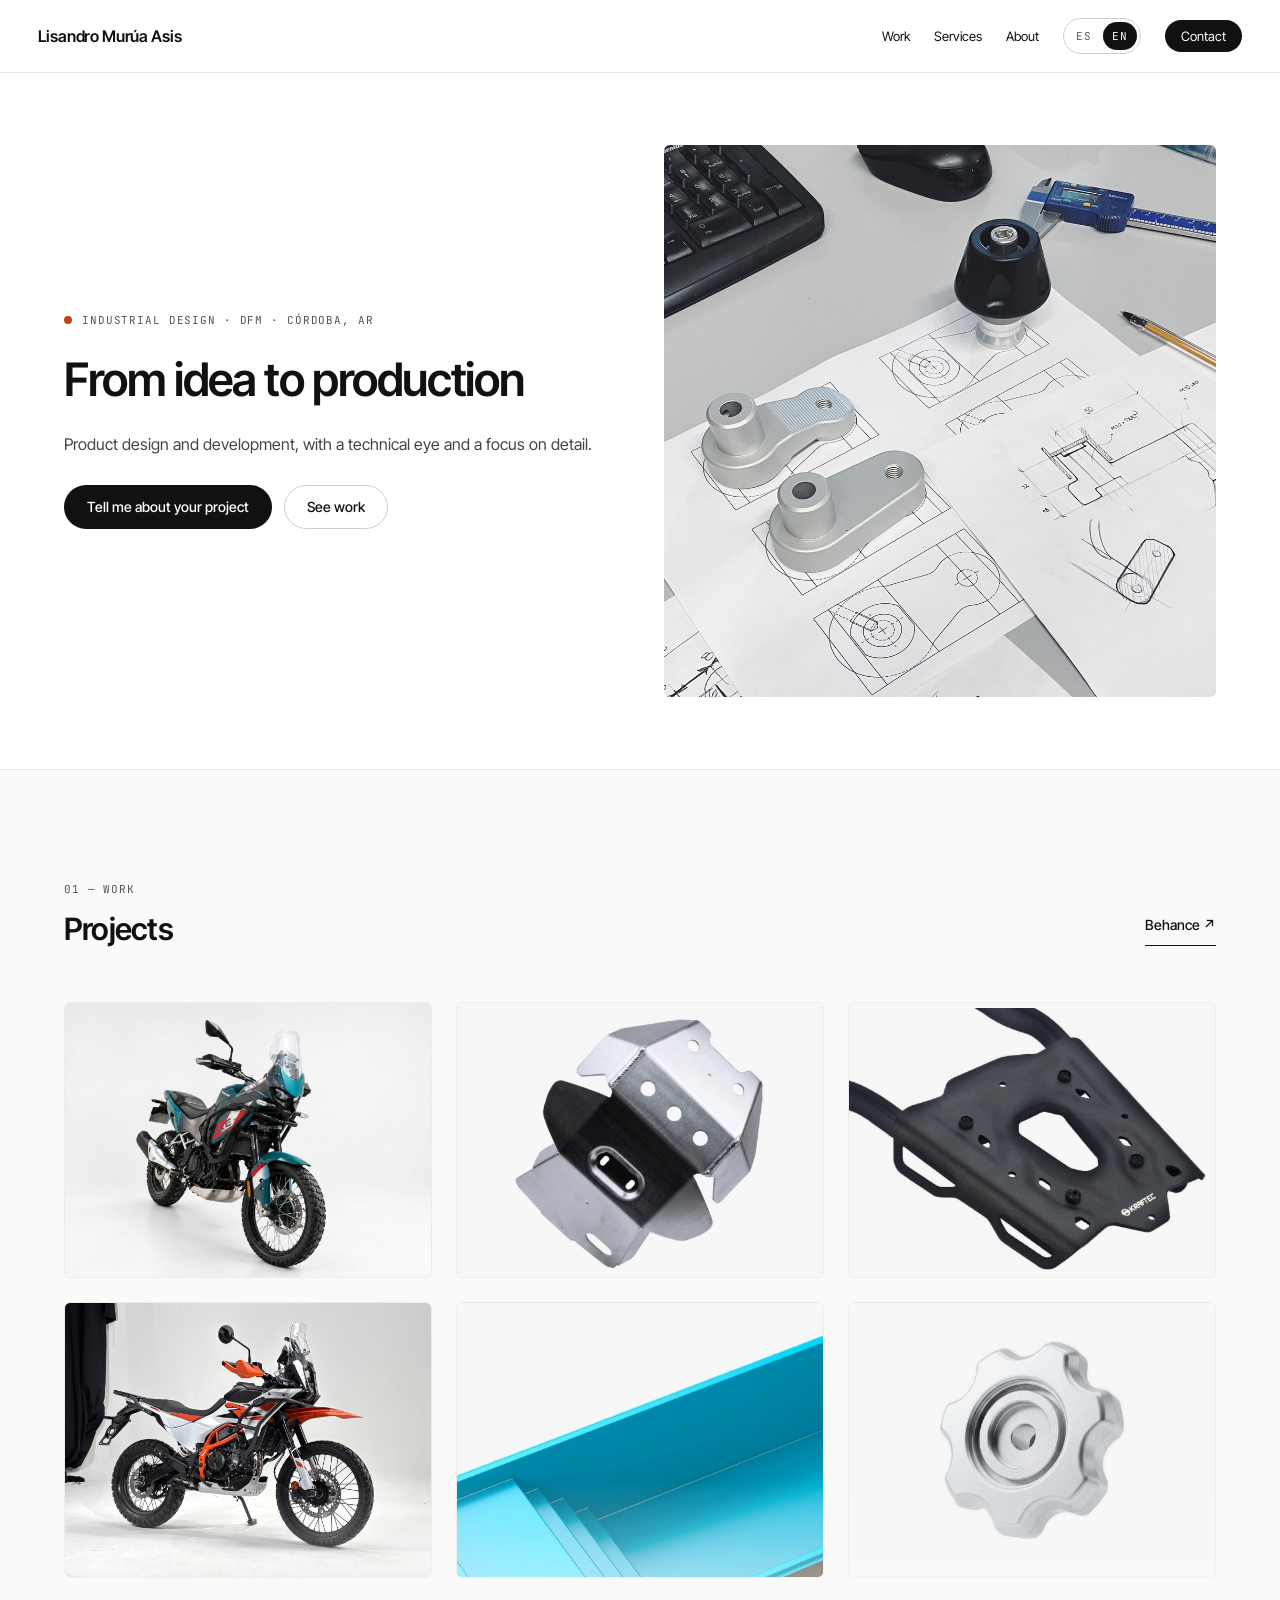
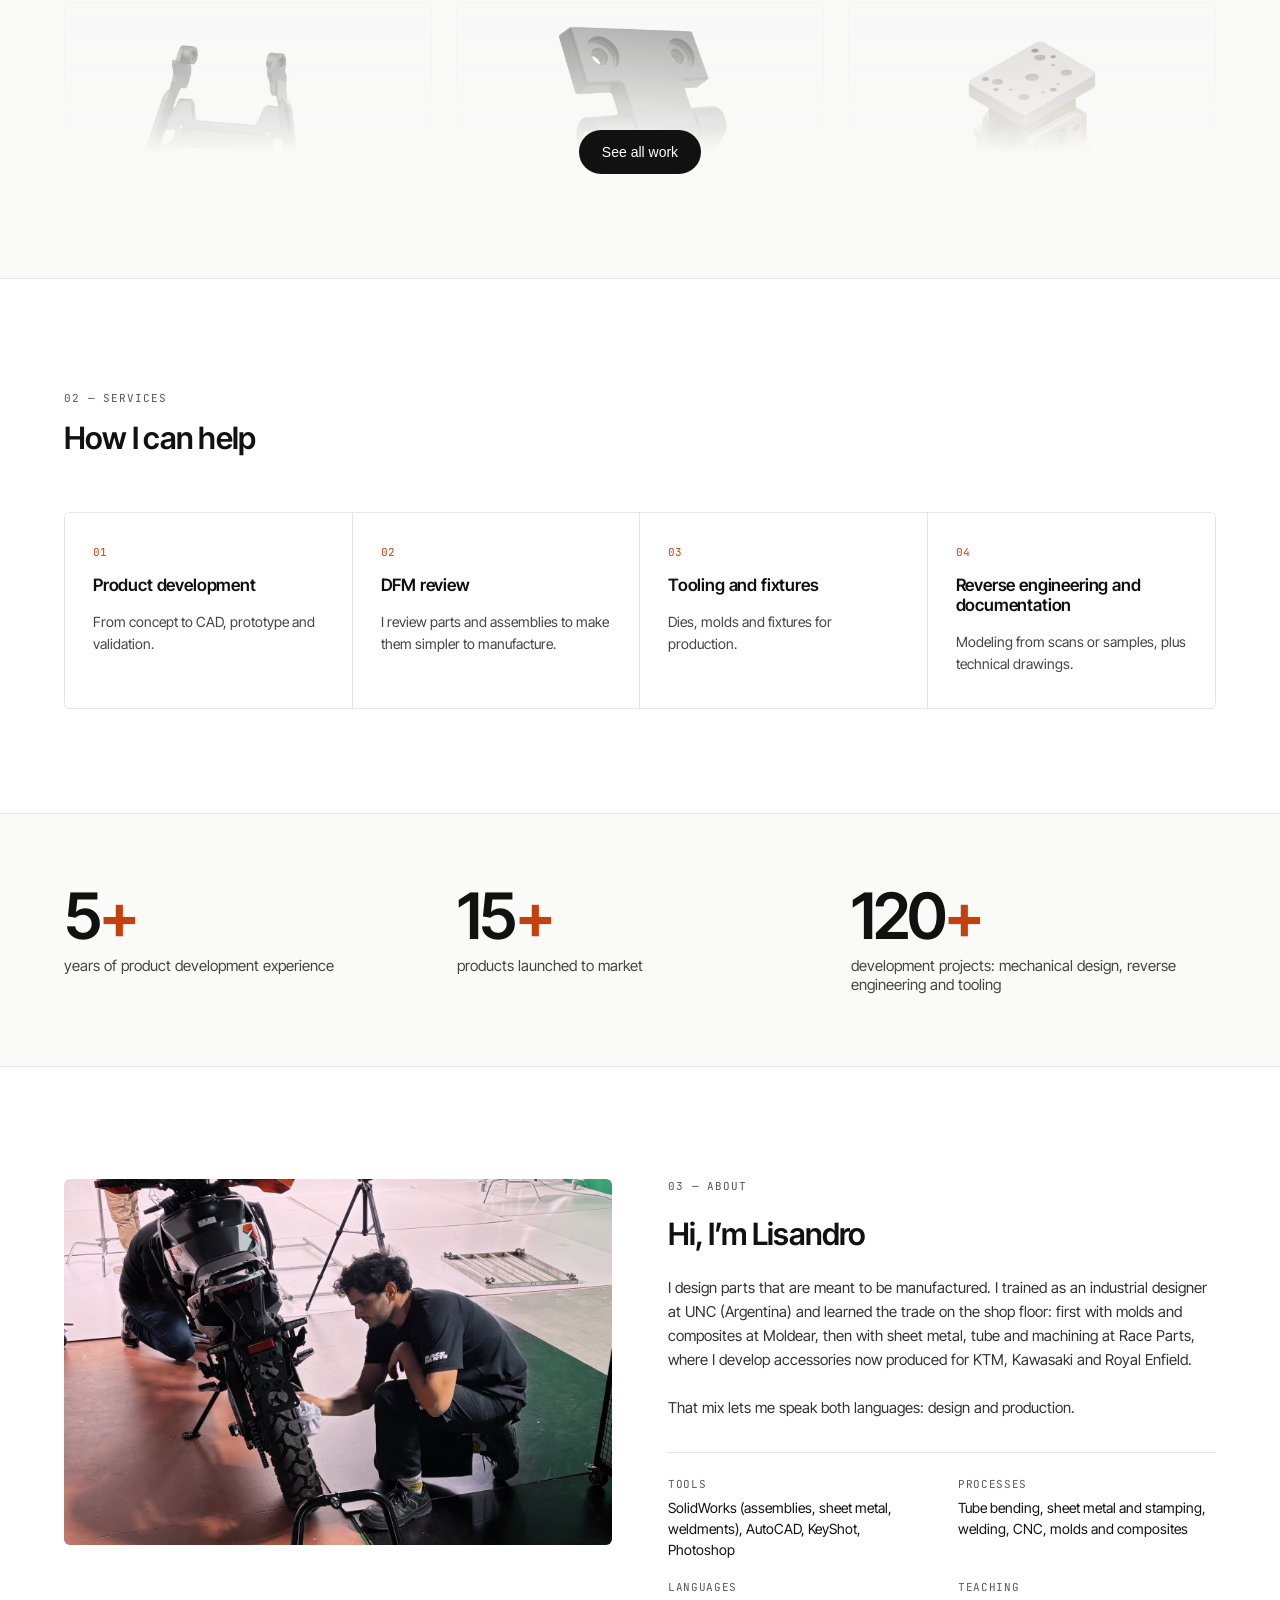
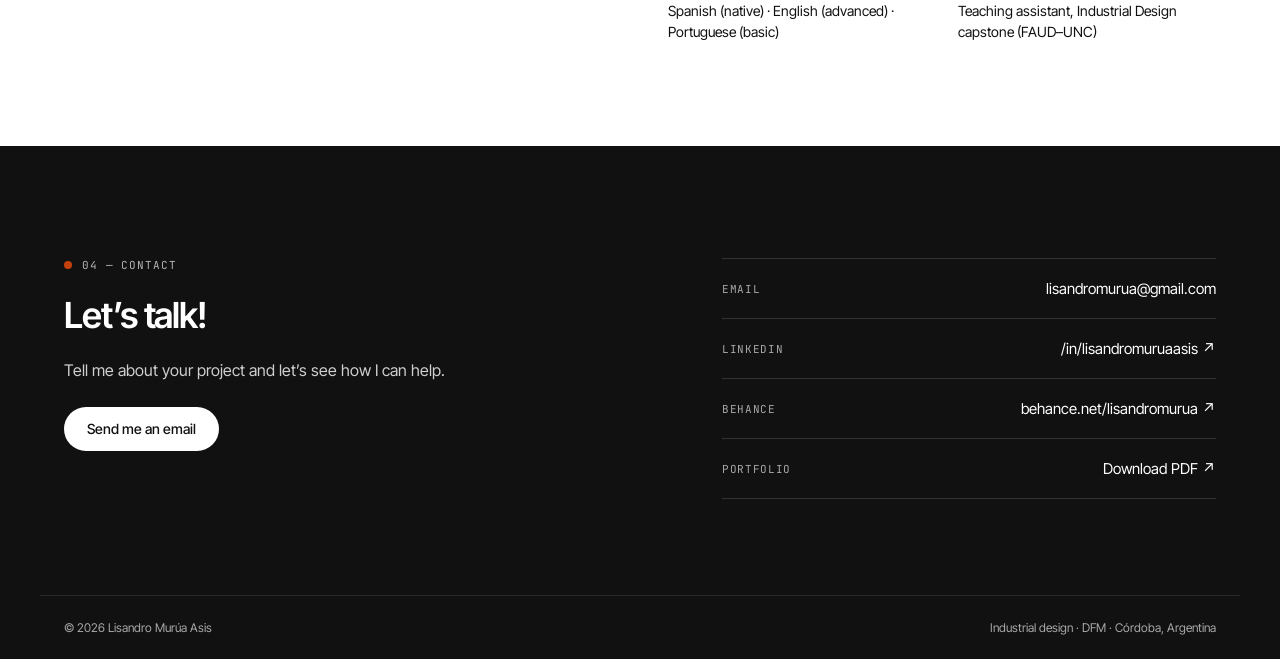
==== commit 7efee85a: "Servicios: saca proceso y modalidad Co-Authored-By: Claude Opus 5.5 <noreply@anthropic.com> Claude-S" ====
--- a/index.html
+++ b/index.html
@@ -189,43 +189,6 @@
       <p data-l="en">Modeling from scans or samples, plus technical drawings.</p>
     </article>
   </div>
-  <div class="process">
-    <p class="eyebrow"><span data-l="es">Cómo trabajo</span><span data-l="en">How I work</span></p>
-    <ol class="steps">
-      <li>
-        <span class="num">01</span>
-        <h3><span data-l="es">Relevamiento</span><span data-l="en">Survey</span></h3>
-        <p data-l="es">Entender el producto, el contexto y las restricciones.</p>
-        <p data-l="en">Understanding the product, its context and constraints.</p>
-      </li>
-      <li>
-        <span class="num">02</span>
-        <h3><span data-l="es">Diseño</span><span data-l="en">Design</span></h3>
-        <p data-l="es">Concepto y CAD, con la fabricación en mente desde el inicio.</p>
-        <p data-l="en">Concept and CAD, with manufacturing in mind from the start.</p>
-      </li>
-      <li>
-        <span class="num">03</span>
-        <h3><span data-l="es">Prototipo</span><span data-l="en">Prototype</span></h3>
-        <p data-l="es">Pruebas sobre el producto real.</p>
-        <p data-l="en">Testing on the real product.</p>
-      </li>
-      <li>
-        <span class="num">04</span>
-        <h3><span data-l="es">Producción</span><span data-l="en">Production</span></h3>
-        <p data-l="es">Planos y seguimiento hasta el primer lote.</p>
-        <p data-l="en">Drawings and follow-up through the first batch.</p>
-      </li>
-    </ol>
-    <div class="working" id="como-trabajamos">
-      <dl class="facts">
-        <div><dt class="label"><span data-l="es">Remoto</span><span data-l="en">Remote</span></dt><dd><span data-l="es">Desde Córdoba (GMT-3), con horario compatible con Europa y América.</span><span data-l="en">From Córdoba, Argentina (GMT-3), with hours that overlap Europe and the Americas.</span></dd></div>
-        <div><dt class="label"><span data-l="es">Formatos</span><span data-l="en">Engagement</span></dt><dd><span data-l="es">Proyecto cerrado o refuerzo técnico para el equipo de un estudio.</span><span data-l="en">Fixed-scope projects or technical support for a studio’s in-house team.</span></dd></div>
-        <div><dt class="label"><span data-l="es">Entregables</span><span data-l="en">Deliverables</span></dt><dd><span data-l="es">Modelos SolidWorks y STEP, planos en PDF y DWG, listas de materiales.</span><span data-l="en">SolidWorks and STEP models, PDF and DWG drawings, bills of materials.</span></dd></div>
-        <div><dt class="label"><span data-l="es">Confidencialidad</span><span data-l="en">Confidentiality</span></dt><dd><span data-l="es">Firmo acuerdos de confidencialidad (NDA) cuando el proyecto lo requiere.</span><span data-l="en">NDAs signed whenever the project requires it.</span></dd></div>
-      </dl>
-    </div>
-  </div>
 </section>
 
 <section class="section--soft" aria-label="Cifras">
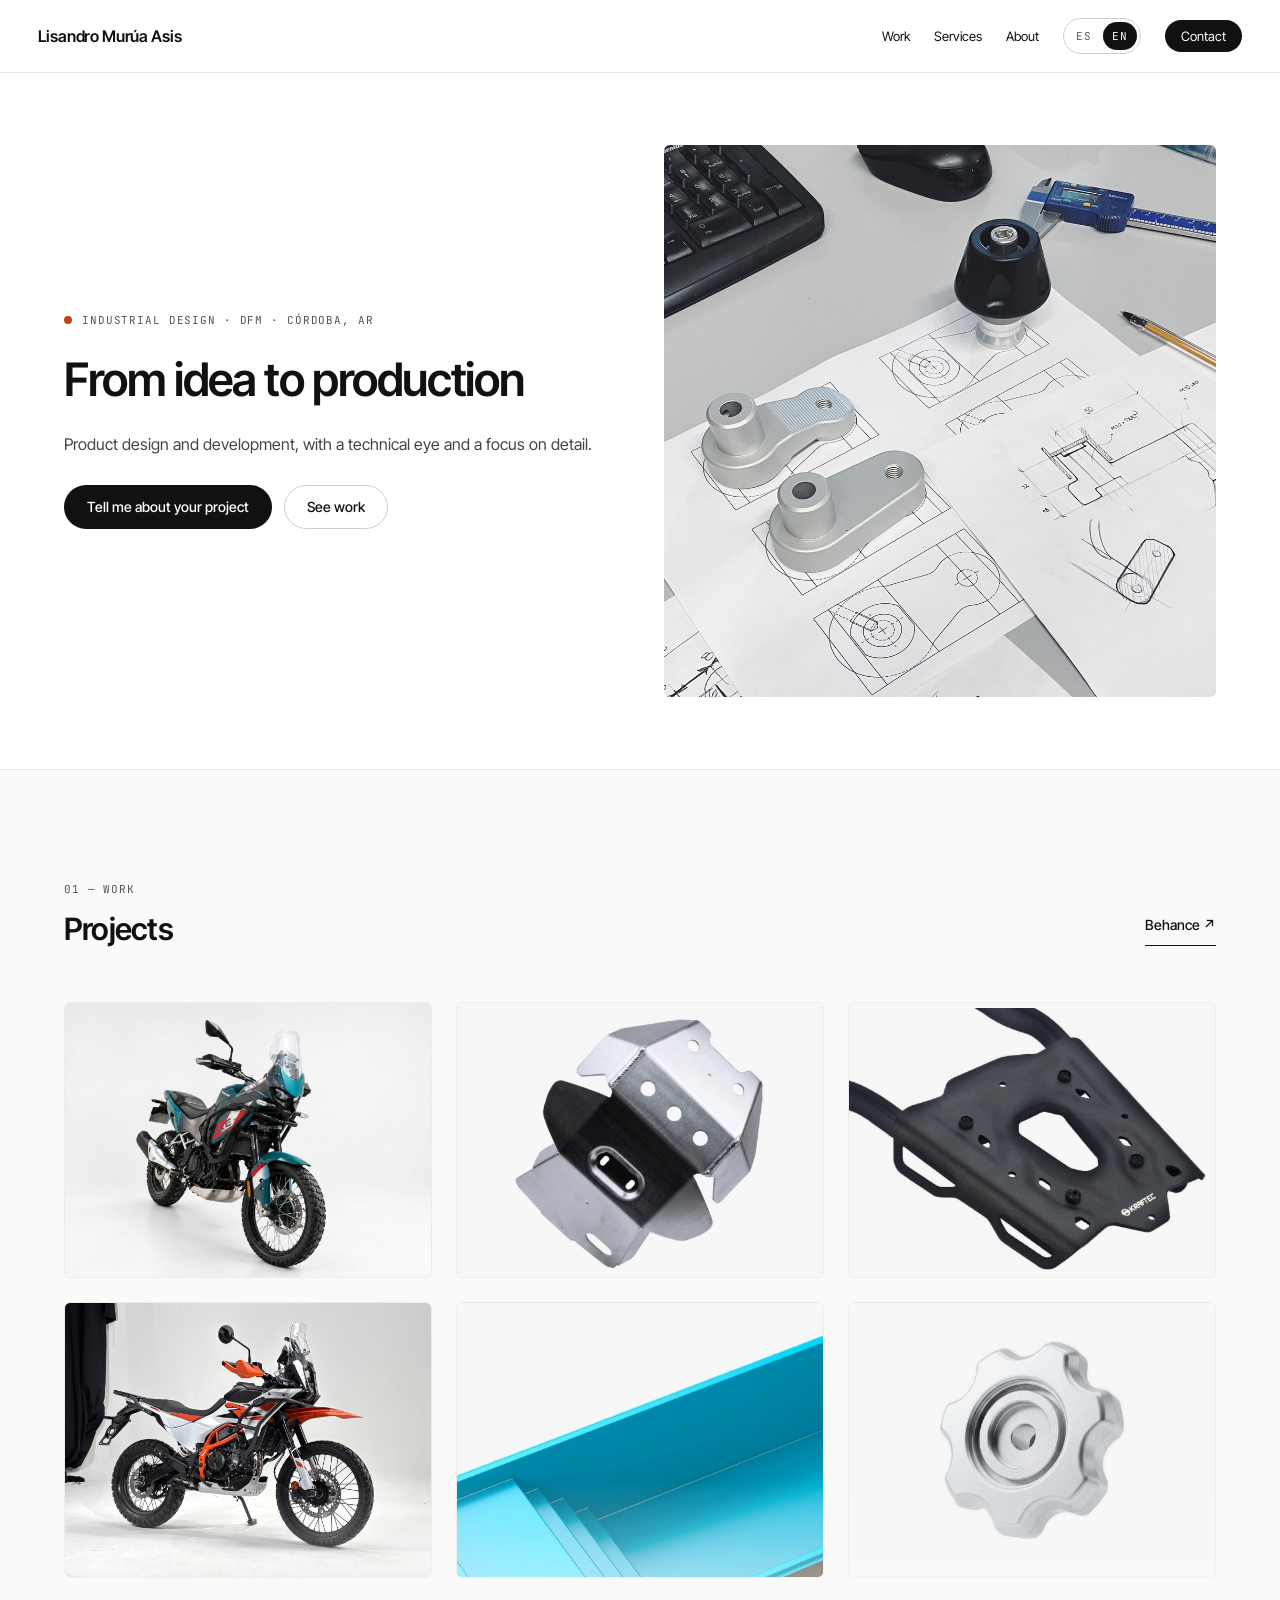
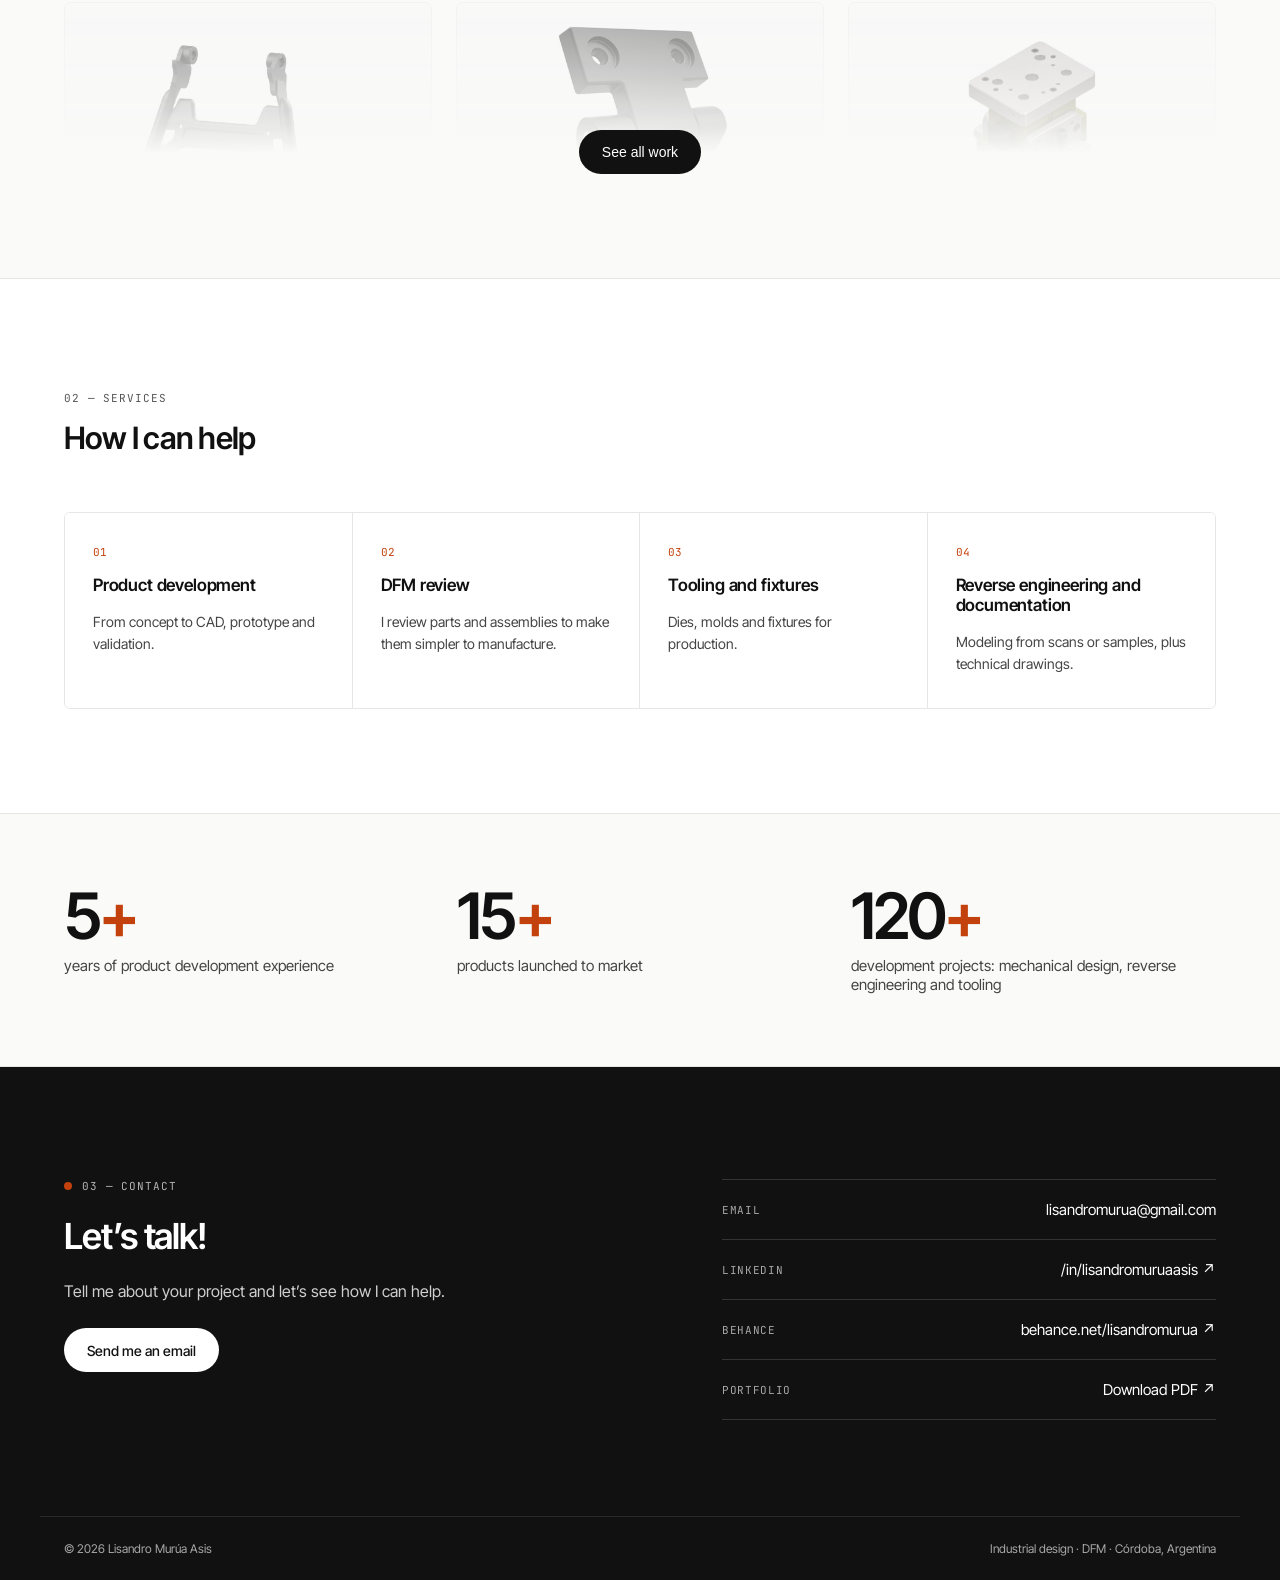
==== commit 12c3619d: "Sobre mí: página propia, fuera de la portada Co-Authored-By: Claude Opus 5.5 <noreply@anthropic.com>" ====
--- a/index.html
+++ b/index.html
@@ -30,7 +30,7 @@
     <div class="nav-links">
       <a href="#proyectos"><span data-l="es">Proyectos</span><span data-l="en">Work</span></a>
       <a href="#servicios"><span data-l="es">Servicios</span><span data-l="en">Services</span></a>
-      <a href="#sobre-mi"><span data-l="es">Sobre mí</span><span data-l="en">About</span></a>
+      <a href="sobre-mi.html"><span data-l="es">Sobre mí</span><span data-l="en">About</span></a>
       <div class="lang" role="group" aria-label="Idioma / Language">
         <button type="button" data-set-lang="es" aria-pressed="true">ES</button>
         <button type="button" data-set-lang="en" aria-pressed="false">EN</button>
@@ -208,33 +208,12 @@
   </div>
 </section>
 
-<section id="sobre-mi">
-  <div class="about wrap">
-    <figure class="about__media" style="margin: 0">
-      <img src="assets/img/about.jpg" alt="Lisandro preparando una moto para una sesión de fotos de producto" width="1500" height="1000" loading="lazy">
-    </figure>
-    <div class="about__text">
-      <p class="eyebrow"><span data-l="es">03 — Sobre mí</span><span data-l="en">03 — About</span></p>
-      <h2 class="h2"><span data-l="es">Hola, soy Lisandro</span><span data-l="en">Hi, I&#8217;m Lisandro</span></h2>
-      <p class="body" data-l="es">Diseño piezas pensadas para fabricarse. Me formé como diseñador industrial en la UNC y aprendí el oficio en planta: primero con moldes y composites en Moldear, después con chapa, tubo y mecanizado en Race Parts, donde desarrollo accesorios que hoy se fabrican para KTM, Kawasaki y Royal Enfield.</p>
-      <p class="body" data-l="en">I design parts that are meant to be manufactured. I trained as an industrial designer at UNC (Argentina) and learned the trade on the shop floor: first with molds and composites at Moldear, then with sheet metal, tube and machining at Race Parts, where I develop accessories now produced for KTM, Kawasaki and Royal Enfield.</p>
-      <p class="body" data-l="es">Esa mezcla me permite hablar los dos idiomas: el del diseño y el de la producción.</p>
-      <p class="body" data-l="en">That mix lets me speak both languages: design and production.</p>
-      <dl class="facts">
-        <div><dt class="label"><span data-l="es">Herramientas</span><span data-l="en">Tools</span></dt><dd><span data-l="es">SolidWorks (ensambles, chapa, soldaduras), AutoCAD, KeyShot, Photoshop</span><span data-l="en">SolidWorks (assemblies, sheet metal, weldments), AutoCAD, KeyShot, Photoshop</span></dd></div>
-        <div><dt class="label"><span data-l="es">Procesos</span><span data-l="en">Processes</span></dt><dd><span data-l="es">Curvado de tubo, chapa y estampado, soldadura, CNC, moldes y composites</span><span data-l="en">Tube bending, sheet metal and stamping, welding, CNC, molds and composites</span></dd></div>
-        <div><dt class="label"><span data-l="es">Idiomas</span><span data-l="en">Languages</span></dt><dd><span data-l="es">Español (nativo) · Inglés (avanzado) · Portugués (básico)</span><span data-l="en">Spanish (native) · English (advanced) · Portuguese (basic)</span></dd></div>
-        <div><dt class="label"><span data-l="es">Docencia</span><span data-l="en">Teaching</span></dt><dd><span data-l="es">Profesor asistente de Trabajo Final, Diseño Industrial (FAUD–UNC)</span><span data-l="en">Teaching assistant, Industrial Design capstone (FAUD–UNC)</span></dd></div>
-      </dl>
-    </div>
-  </div>
-</section>
 </main>
 
 <footer id="contacto" class="contact">
   <div class="contact__grid wrap">
     <div class="contact__text">
-      <p class="eyebrow"><span class="dot"></span><span data-l="es">04 — Contacto</span><span data-l="en">04 — Contact</span></p>
+      <p class="eyebrow"><span class="dot"></span><span data-l="es">03 — Contacto</span><span data-l="en">03 — Contact</span></p>
       <h2 class="h1 h1--page"><span data-l="es">¡Hablemos!</span><span data-l="en">Let’s talk!</span></h2>
       <p class="lead" data-l="es">Contame tu proyecto y vemos cómo puedo sumar.</p>
       <p class="lead" data-l="en">Tell me about your project and let’s see how I can help.</p>
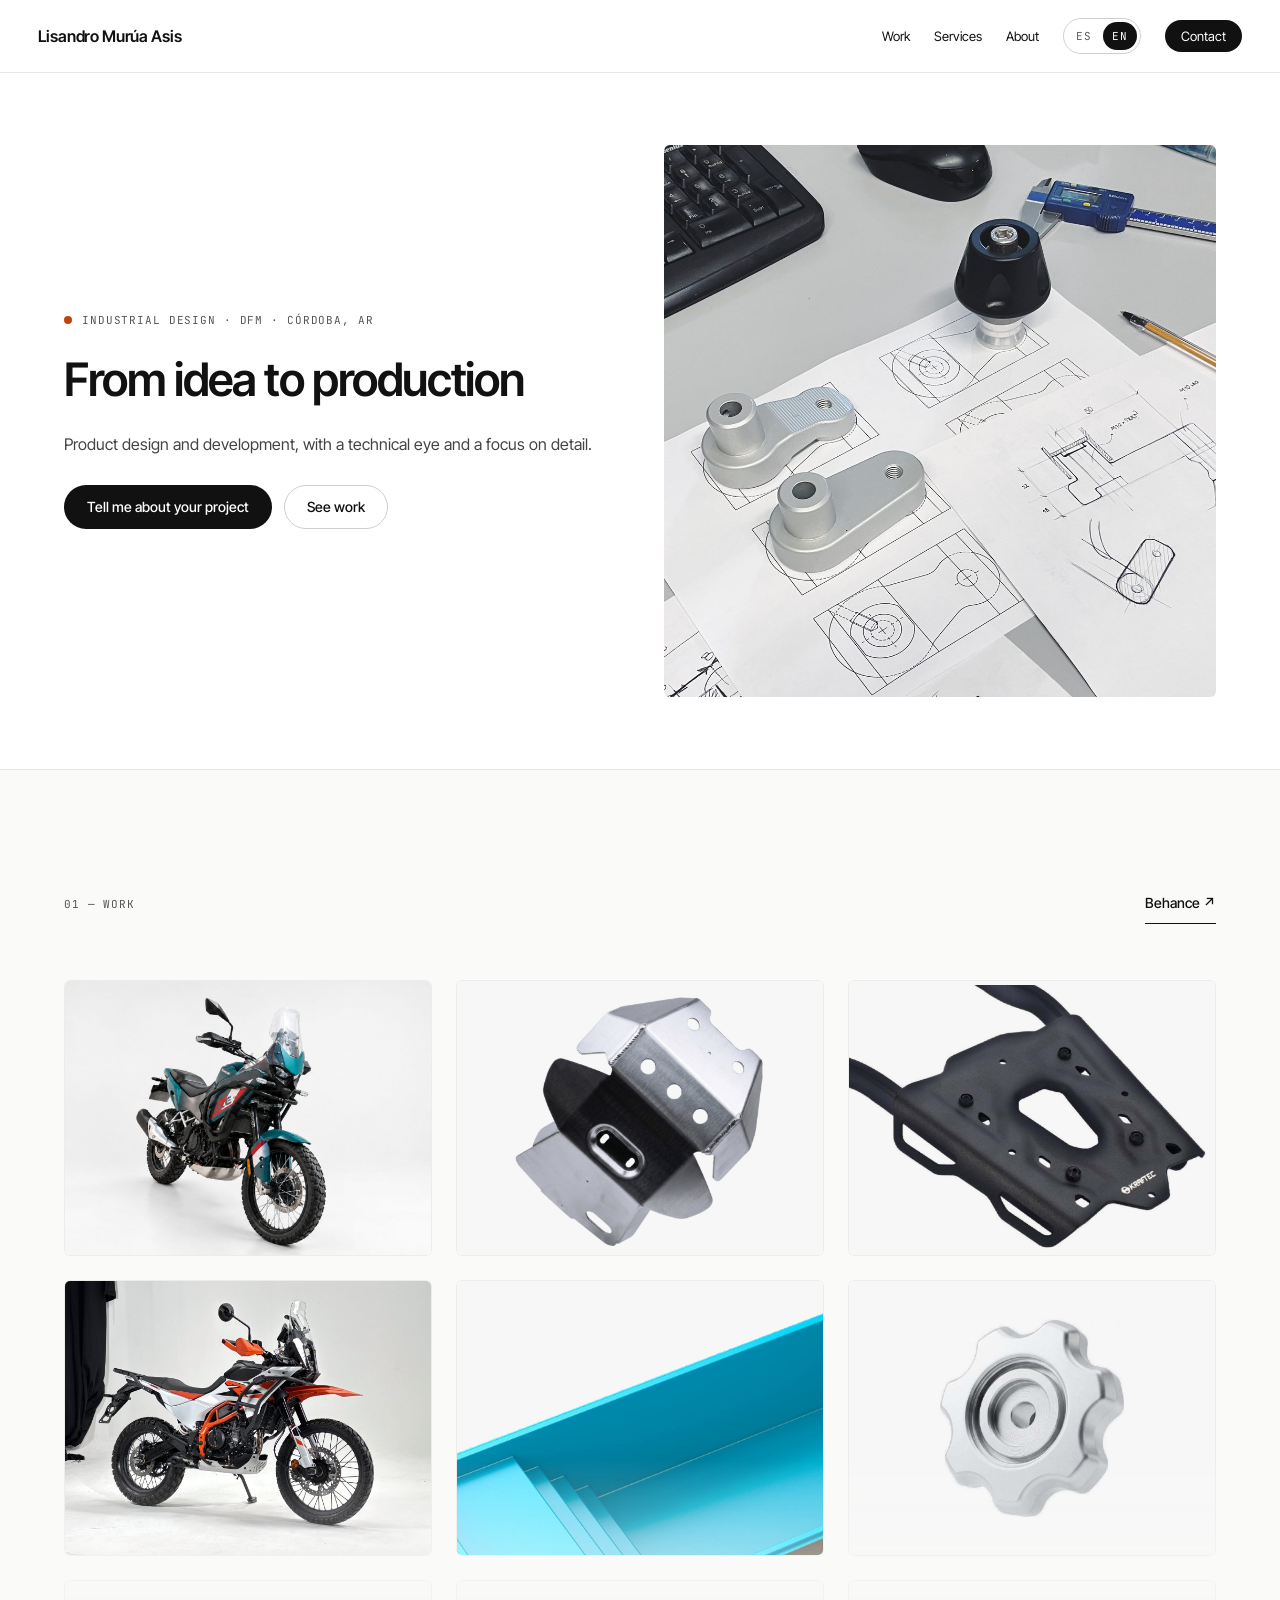
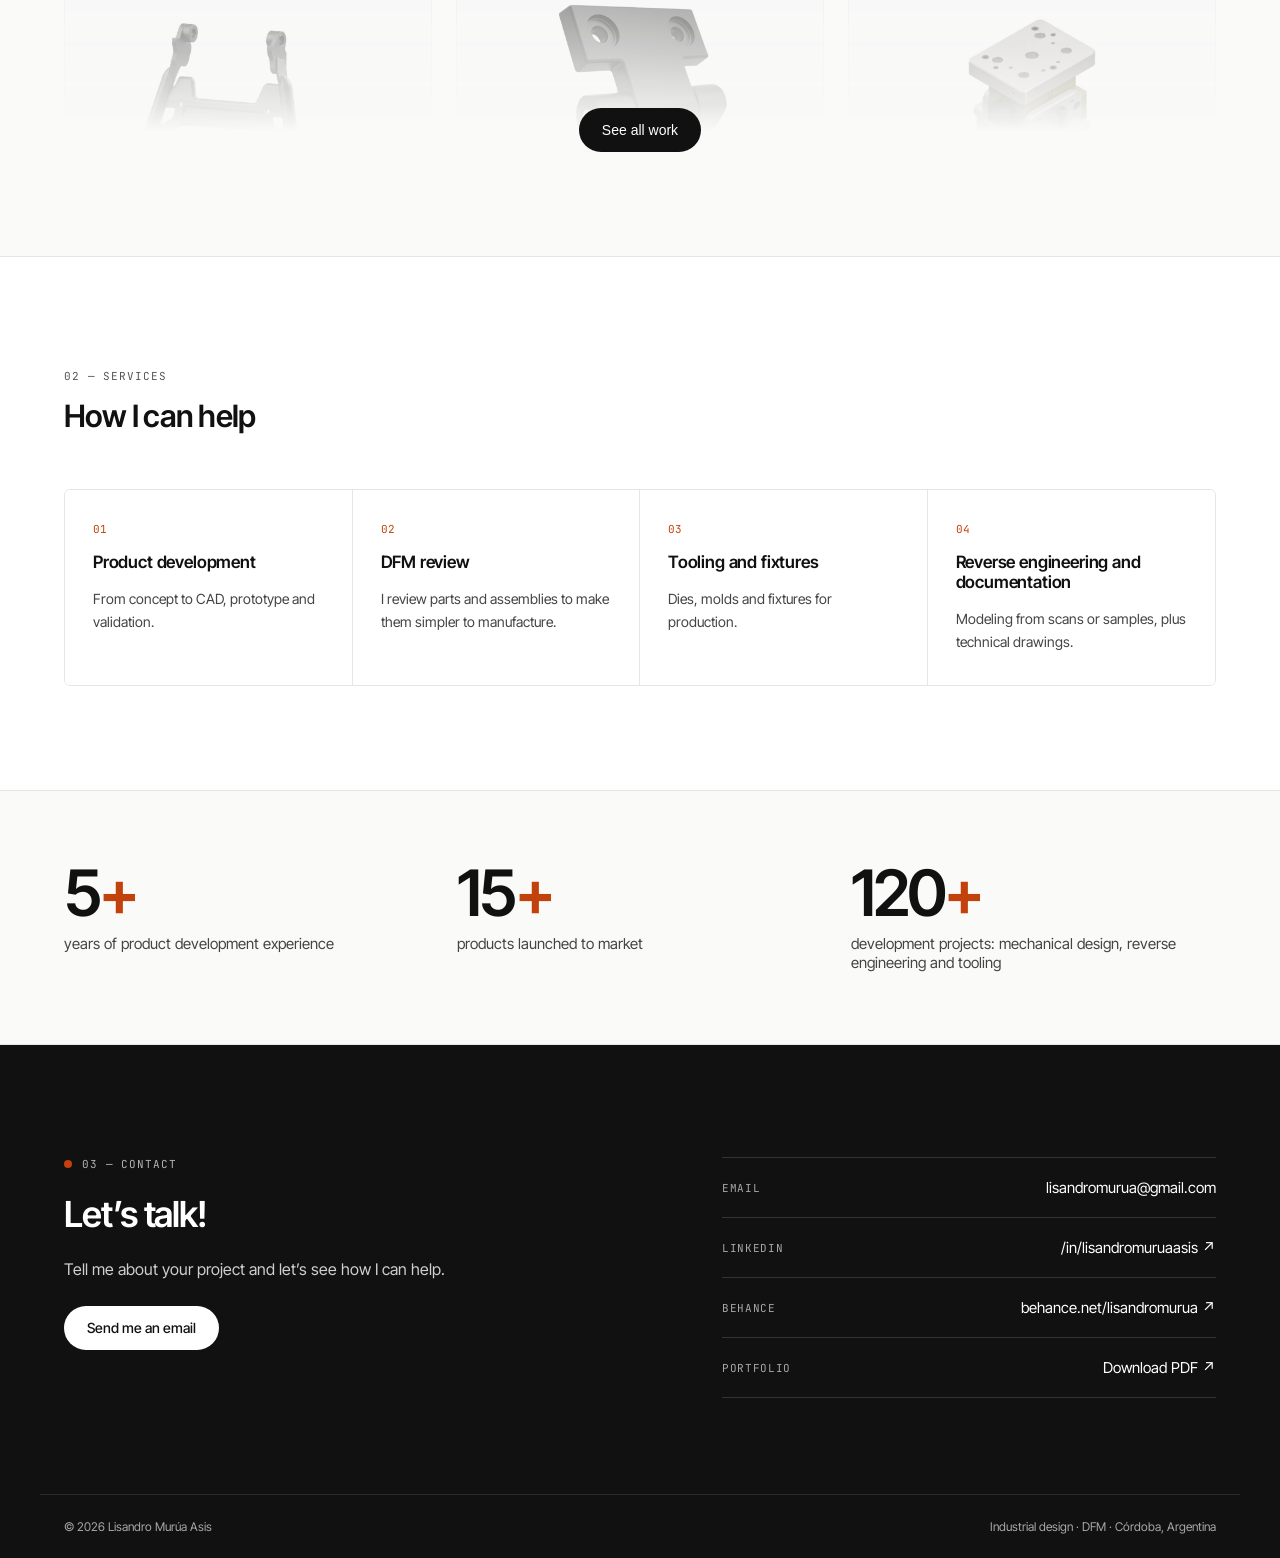
==== commit a6f44042: "Home: quita el título redundante de Proyectos y deja solo la etiqueta 01 — Proyectos Co-Authored-By:" ====
--- a/index.html
+++ b/index.html
@@ -64,8 +64,7 @@
   <div class="section wrap">
     <div class="section-head">
       <div class="section-head__title">
-        <p class="eyebrow"><span data-l="es">01 — Proyectos</span><span data-l="en">01 — Work</span></p>
-        <h2 class="h2"><span data-l="es">Proyectos</span><span data-l="en">Projects</span></h2>
+        <h2 class="eyebrow"><span data-l="es">01 — Proyectos</span><span data-l="en">01 — Work</span></h2>
       </div>
       <a class="link-underline" href="https://www.behance.net/lisandromurua" target="_blank" rel="noopener">Behance ↗</a>
     </div>
--- a/assets/css/styles.css
+++ b/assets/css/styles.css
@@ -33,6 +33,8 @@
   font-family: var(--mono); font-size: 11px; letter-spacing: 0.08em; text-transform: uppercase;
   color: #555555; display: flex; align-items: center; gap: 10px; margin: 0;
 }
+h2.eyebrow { font-weight: 400; }
+#proyectos .section-head { align-items: baseline; }
 .dot { width: 8px; height: 8px; border-radius: 50%; background: var(--accent); display: inline-block; flex: none; }
 .label { font-family: var(--mono); font-size: 11px; letter-spacing: 0.06em; text-transform: uppercase; color: var(--muted); }
 .num { font-family: var(--mono); font-size: 11px; color: var(--accent); }
@@ -142,6 +144,19 @@
 /* Sobre mí */
 .about { display: flex; flex-wrap: wrap; gap: 56px; align-items: flex-start; padding-top: 112px; padding-bottom: 104px; }
 .about__media { flex: 1 1 440px; min-width: 0; border-radius: var(--radius); overflow: hidden; background: var(--card); }
+.about__role { margin: -14px 0 0; font-size: 17px; color: var(--muted); }
+.about__text .body strong { font-weight: 600; color: var(--ink); }
+.about-page .about { padding-bottom: 72px; }
+.cv { display: grid; grid-template-columns: 1.4fr 1fr 1fr; gap: 40px 48px; padding-top: 48px; padding-bottom: 104px; border-top: 1px solid var(--line); }
+.cv__col { display: flex; flex-direction: column; gap: 14px; }
+.cv__col .label { margin: 0; font-weight: 400; }
+.cv__col .label + .cv__list, .cv__col .label + .cv__p { margin-top: -4px; }
+.cv__col .cv__p + .label, .cv__col .cv__list + .label { margin-top: 12px; }
+.cv__list { list-style: none; margin: 0; padding: 0; display: flex; flex-direction: column; gap: 18px; }
+.cv__list li { display: flex; flex-direction: column; gap: 4px; }
+.cv__list strong { font-weight: 500; font-size: 15px; }
+.cv__list li > span, .cv__p { font-size: 14px; line-height: 1.55; color: var(--ink-2); margin: 0; }
+@media (max-width: 900px) { .cv { grid-template-columns: 1fr; } }
 .about__media img { width: 100%; aspect-ratio: 3 / 2; object-fit: cover; }
 .about__media figcaption { padding: 12px 16px; font-family: var(--mono); font-size: 11px; letter-spacing: 0.04em; color: var(--muted); }
 .about__text { flex: 1 1 440px; min-width: 0; display: flex; flex-direction: column; gap: 24px; }
